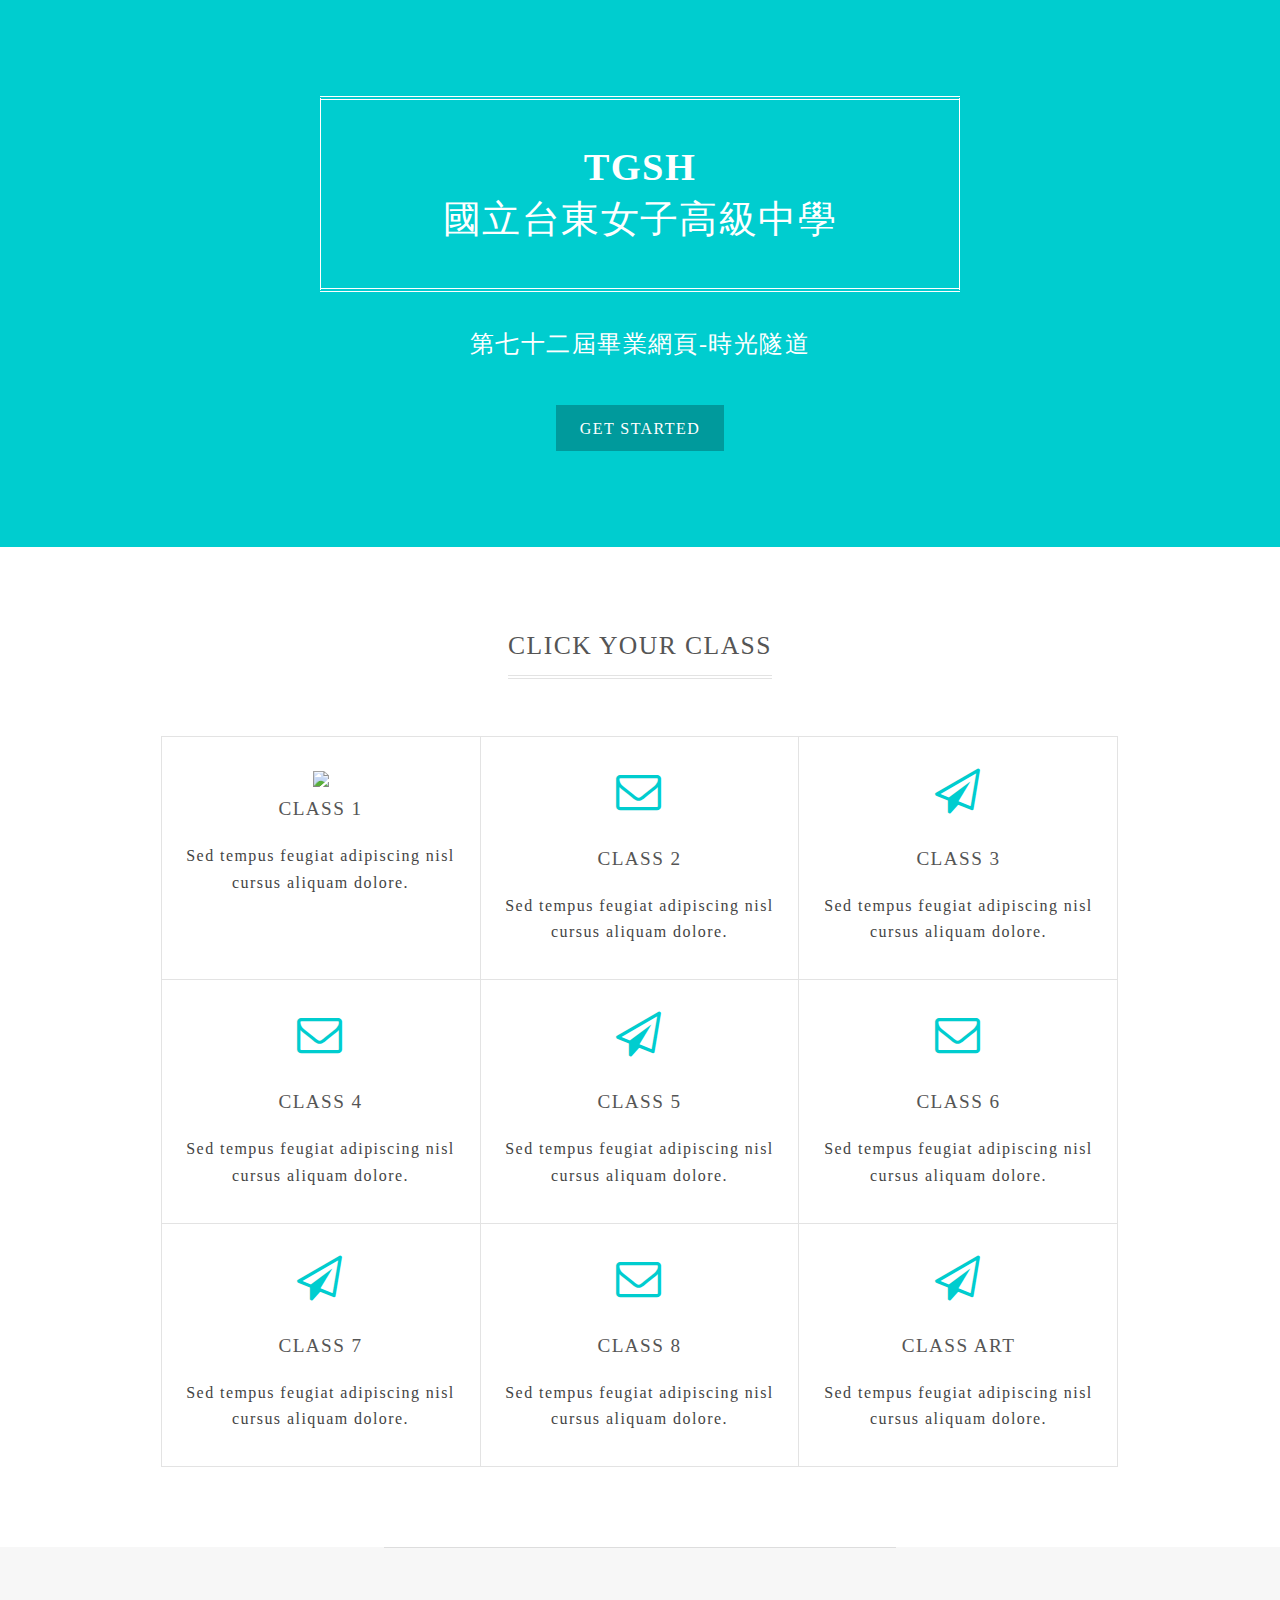
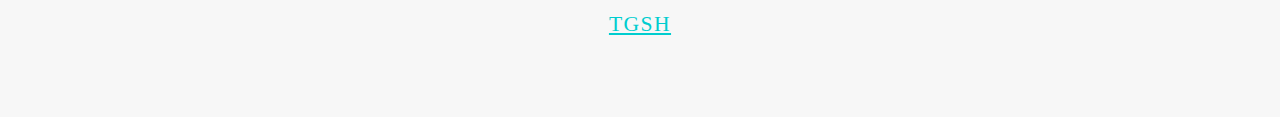
==== index.html @ 58a44820 "Add files via upload" ====
<!DOCTYPE HTML>
<!--
	Typify by TEMPLATED
	templated.co @templatedco
	Released for free under the Creative Commons Attribution 3.0 license (templated.co/license)
-->
<html>
	<head>
		<title>TGSH 72th</title><!--標籤名-->
		<meta charset="utf-8" />
		<meta name="viewport" content="width=device-width, initial-scale=1" />
		<!--[if lte IE 8]><script src="assets/js/ie/html5shiv.js"></script><![endif]-->
		<link rel="stylesheet" href="assets/css/main.css" />
		<!--[if lte IE 9]><link rel="stylesheet" href="assets/css/ie9.css" /><![endif]-->
	</head>
	<body>

		<!-- Banner -->
			<section id="banner">

				<h2><strong>TGSH</strong><br> 國立台東女子高級中學</h2>
				<p style="color: white">第七十二屆畢業網頁-時光隧道</p>
				<ul class="actions">
					<li><a href="#started" class="button special">Get started</a></li>
				</ul>
			</section>

		<!-- One -->
			<section id="one" class="wrapper special">
				<a id="started"></a><!--自己加上的-->
				<div class="inner">
					<header class="major">
						<h2>CLICK YOUR CLASS</h2>
					</header>
					<div class="features">
						<div class="feature">
							<!--<i class="fa fa-paper-plane-o"></i>-->
							<img src="images/01.png" width="100">
							<h3><a href="class 1.html"  target="_blank">CLASS 1</a></h3>
							<p>Sed tempus feugiat adipiscing nisl cursus aliquam dolore.</p>
						</div>
						<div class="feature">
							<i class="fa fa-envelope-o"></i>
							<h3><a href="class 2.html"  target="_blank">CLASS 2</a></h3>
							<p>Sed tempus feugiat adipiscing nisl cursus aliquam dolore.</p>
						</div>
						<div class="feature">
							<i class="fa fa-paper-plane-o"></i>
							<h3><a href="class 3.html"  target="_blank">CLASS 3</a></h3>
							<p>Sed tempus feugiat adipiscing nisl cursus aliquam dolore.</p>
						</div>
						<div class="feature">
							<i class="fa fa-envelope-o"></i>
							<h3><a href="class 4.html"  target="_blank">CLASS 4</a></h3>
							<p>Sed tempus feugiat adipiscing nisl cursus aliquam dolore.</p>
						</div>
						<div class="feature">
							<i class="fa fa-paper-plane-o"></i>
							<h3><a href="class 5.html"  target="_blank">CLASS 5</a></h3>
							<p>Sed tempus feugiat adipiscing nisl cursus aliquam dolore.</p>
						</div>
						<div class="feature">
							<i class="fa fa-envelope-o"></i>
							<h3><a href="class 6.html"  target="_blank">CLASS 6</a></h3>
							<p>Sed tempus feugiat adipiscing nisl cursus aliquam dolore.</p>
						</div>
						<div class="feature">
							<i class="fa fa-paper-plane-o"></i>
							<h3><a href="class 7.html"  target="_blank">CLASS 7</a></h3>
							<p>Sed tempus feugiat adipiscing nisl cursus aliquam dolore.</p>
						</div>
						<div class="feature">
							<i class="fa fa-envelope-o"></i>
							<h3><a href="class 8.html"  target="_blank">CLASS 8</a></h3>
							<p>Sed tempus feugiat adipiscing nisl cursus aliquam dolore.</p>
						</div>
						<div class="feature">
							<i class="fa fa-paper-plane-o"></i>
							<h3><a href="class art.html"  target="_blank">CLASS art</a></h3>
							<p>Sed tempus feugiat adipiscing nisl cursus aliquam dolore.</p>
						</div>


					</div>
				</div>
			</section>

		<!-- Footer -->
			<footer id="footer">
				<div class="copyright">
					<!--<a href="http://templated.co/">TEMPLATED</a>.-->
					<a href="http://www.tgsh.ttct.edu.tw/ischool/publish_page/0/" target="_blank" style="font-size: 150%;margin: 3px;">TGSH</a>
				</div>
			</footer>

		<!-- Scripts -->
			<script src="assets/js/jquery.min.js"></script>
			<script src="assets/js/skel.min.js"></script>
			<script src="assets/js/util.js"></script>
			<!--[if lte IE 8]><script src="assets/js/ie/respond.min.js"></script><![endif]-->
			<script src="assets/js/main.js"></script>

	</body>
</html>
---- assets/css/main.css ----
@import url(font-awesome.min.css);
@import url("http://fonts.googleapis.com/css?family=Raleway:300,700");

/*
	Typify by TEMPLATED
	templated.co @templatedco
	Released for free under the Creative Commons Attribution 3.0 license (templated.co/license)
*/

/* Reset */

	html, body, div, span, applet, object, iframe, h1, h2, h3, h4, h5, h6, p, blockquote, pre, a, abbr, acronym, address, big, cite, code, del, dfn, em, img, ins, kbd, q, s, samp, small, strike, strong, sub, sup, tt, var, b, u, i, center, dl, dt, dd, ol, ul, li, fieldset, form, label, legend, table, caption, tbody, tfoot, thead, tr, th, td, article, aside, canvas, details, embed, figure, figcaption, footer, header, hgroup, menu, nav, output, ruby, section, summary, time, mark, audio, video {
		margin: 0;
		padding: 0;
		border: 0;
		font-size: 100%;
		font: inherit;
		vertical-align: baseline;
	}

	article, aside, details, figcaption, figure, footer, header, hgroup, menu, nav, section {
		display: block;
	}

	body {
		line-height: 1;
	}

	ol, ul {
		list-style: none;
	}

	blockquote, q {
		quotes: none;
	}

	blockquote:before, blockquote:after, q:before, q:after {
		content: '';
		content: none;
	}

	table {
		border-collapse: collapse;
		border-spacing: 0;
	}

	body {
		-webkit-text-size-adjust: none;
	}

/* Box Model */

	*, *:before, *:after {
		-moz-box-sizing: border-box;
		-webkit-box-sizing: border-box;
		box-sizing: border-box;
	}

/* Containers */

	.container {
		margin-left: auto;
		margin-right: auto;
	}

	.container.\31 25\25 {
		width: 100%;
		max-width: 100em;
		min-width: 80em;
	}

	.container.\37 5\25 {
		width: 60em;
	}

	.container.\35 0\25 {
		width: 40em;
	}

	.container.\32 5\25 {
		width: 20em;
	}

	.container {
		width: 80em;
	}

	@media screen and (max-width: 1680px) {

		.container.\31 25\25 {
			width: 100%;
			max-width: 100em;
			min-width: 80em;
		}

		.container.\37 5\25 {
			width: 60em;
		}

		.container.\35 0\25 {
			width: 40em;
		}

		.container.\32 5\25 {
			width: 20em;
		}

		.container {
			width: 80em;
		}

	}

	@media screen and (max-width: 1280px) {

		.container.\31 25\25 {
			width: 100%;
			max-width: 81.25em;
			min-width: 65em;
		}

		.container.\37 5\25 {
			width: 48.75em;
		}

		.container.\35 0\25 {
			width: 32.5em;
		}

		.container.\32 5\25 {
			width: 16.25em;
		}

		.container {
			width: 65em;
		}

	}

	@media screen and (max-width: 980px) {

		.container.\31 25\25 {
			width: 100%;
			max-width: 112.5%;
			min-width: 90%;
		}

		.container.\37 5\25 {
			width: 67.5%;
		}

		.container.\35 0\25 {
			width: 45%;
		}

		.container.\32 5\25 {
			width: 22.5%;
		}

		.container {
			width: 90%;
		}

	}

	@media screen and (max-width: 736px) {

		.container.\31 25\25 {
			width: 100%;
			max-width: 112.5%;
			min-width: 90%;
		}

		.container.\37 5\25 {
			width: 67.5%;
		}

		.container.\35 0\25 {
			width: 45%;
		}

		.container.\32 5\25 {
			width: 22.5%;
		}

		.container {
			width: 90%;
		}

	}

	@media screen and (max-width: 480px) {

		.container.\31 25\25 {
			width: 100%;
			max-width: 112.5%;
			min-width: 90%;
		}

		.container.\37 5\25 {
			width: 67.5%;
		}

		.container.\35 0\25 {
			width: 45%;
		}

		.container.\32 5\25 {
			width: 22.5%;
		}

		.container {
			width: 90%;
		}

	}

/* Grid */

	.row {
		border-bottom: solid 1px transparent;
		-moz-box-sizing: border-box;
		-webkit-box-sizing: border-box;
		box-sizing: border-box;
	}

	.row > * {
		float: left;
		-moz-box-sizing: border-box;
		-webkit-box-sizing: border-box;
		box-sizing: border-box;
	}

	.row:after, .row:before {
		content: '';
		display: block;
		clear: both;
		height: 0;
	}

	.row.uniform > * > :first-child {
		margin-top: 0;
	}

	.row.uniform > * > :last-child {
		margin-bottom: 0;
	}

	.row.\30 \25 > * {
		padding: 0 0 0 0em;
	}

	.row.\30 \25 {
		margin: 0 0 -1px 0em;
	}

	.row.uniform.\30 \25 > * {
		padding: 0em 0 0 0em;
	}

	.row.uniform.\30 \25 {
		margin: 0em 0 -1px 0em;
	}

	.row > * {
		padding: 0 0 0 2em;
	}

	.row {
		margin: 0 0 -1px -2em;
	}

	.row.uniform > * {
		padding: 2em 0 0 2em;
	}

	.row.uniform {
		margin: -2em 0 -1px -2em;
	}

	.row.\32 00\25 > * {
		padding: 0 0 0 4em;
	}

	.row.\32 00\25 {
		margin: 0 0 -1px -4em;
	}

	.row.uniform.\32 00\25 > * {
		padding: 4em 0 0 4em;
	}

	.row.uniform.\32 00\25 {
		margin: -4em 0 -1px -4em;
	}

	.row.\31 50\25 > * {
		padding: 0 0 0 3em;
	}

	.row.\31 50\25 {
		margin: 0 0 -1px -3em;
	}

	.row.uniform.\31 50\25 > * {
		padding: 3em 0 0 3em;
	}

	.row.uniform.\31 50\25 {
		margin: -3em 0 -1px -3em;
	}

	.row.\35 0\25 > * {
		padding: 0 0 0 1em;
	}

	.row.\35 0\25 {
		margin: 0 0 -1px -1em;
	}

	.row.uniform.\35 0\25 > * {
		padding: 1em 0 0 1em;
	}

	.row.uniform.\35 0\25 {
		margin: -1em 0 -1px -1em;
	}

	.row.\32 5\25 > * {
		padding: 0 0 0 0.5em;
	}

	.row.\32 5\25 {
		margin: 0 0 -1px -0.5em;
	}

	.row.uniform.\32 5\25 > * {
		padding: 0.5em 0 0 0.5em;
	}

	.row.uniform.\32 5\25 {
		margin: -0.5em 0 -1px -0.5em;
	}

	.\31 2u, .\31 2u\24 {
		width: 100%;
		clear: none;
		margin-left: 0;
	}

	.\31 1u, .\31 1u\24 {
		width: 91.6666666667%;
		clear: none;
		margin-left: 0;
	}

	.\31 0u, .\31 0u\24 {
		width: 83.3333333333%;
		clear: none;
		margin-left: 0;
	}

	.\39 u, .\39 u\24 {
		width: 75%;
		clear: none;
		margin-left: 0;
	}

	.\38 u, .\38 u\24 {
		width: 66.6666666667%;
		clear: none;
		margin-left: 0;
	}

	.\37 u, .\37 u\24 {
		width: 58.3333333333%;
		clear: none;
		margin-left: 0;
	}

	.\36 u, .\36 u\24 {
		width: 50%;
		clear: none;
		margin-left: 0;
	}

	.\35 u, .\35 u\24 {
		width: 41.6666666667%;
		clear: none;
		margin-left: 0;
	}

	.\34 u, .\34 u\24 {
		width: 33.3333333333%;
		clear: none;
		margin-left: 0;
	}

	.\33 u, .\33 u\24 {
		width: 25%;
		clear: none;
		margin-left: 0;
	}

	.\32 u, .\32 u\24 {
		width: 16.6666666667%;
		clear: none;
		margin-left: 0;
	}

	.\31 u, .\31 u\24 {
		width: 8.3333333333%;
		clear: none;
		margin-left: 0;
	}

	.\31 2u\24 + *,
	.\31 1u\24 + *,
	.\31 0u\24 + *,
	.\39 u\24 + *,
	.\38 u\24 + *,
	.\37 u\24 + *,
	.\36 u\24 + *,
	.\35 u\24 + *,
	.\34 u\24 + *,
	.\33 u\24 + *,
	.\32 u\24 + *,
	.\31 u\24 + * {
		clear: left;
	}

	.\-11u {
		margin-left: 91.66667%;
	}

	.\-10u {
		margin-left: 83.33333%;
	}

	.\-9u {
		margin-left: 75%;
	}

	.\-8u {
		margin-left: 66.66667%;
	}

	.\-7u {
		margin-left: 58.33333%;
	}

	.\-6u {
		margin-left: 50%;
	}

	.\-5u {
		margin-left: 41.66667%;
	}

	.\-4u {
		margin-left: 33.33333%;
	}

	.\-3u {
		margin-left: 25%;
	}

	.\-2u {
		margin-left: 16.66667%;
	}

	.\-1u {
		margin-left: 8.33333%;
	}

	@media screen and (max-width: 1680px) {

		.row > * {
			padding: 0 0 0 2em;
		}

		.row {
			margin: 0 0 -1px -2em;
		}

		.row.uniform > * {
			padding: 2em 0 0 2em;
		}

		.row.uniform {
			margin: -2em 0 -1px -2em;
		}

		.row.\32 00\25 > * {
			padding: 0 0 0 4em;
		}

		.row.\32 00\25 {
			margin: 0 0 -1px -4em;
		}

		.row.uniform.\32 00\25 > * {
			padding: 4em 0 0 4em;
		}

		.row.uniform.\32 00\25 {
			margin: -4em 0 -1px -4em;
		}

		.row.\31 50\25 > * {
			padding: 0 0 0 3em;
		}

		.row.\31 50\25 {
			margin: 0 0 -1px -3em;
		}

		.row.uniform.\31 50\25 > * {
			padding: 3em 0 0 3em;
		}

		.row.uniform.\31 50\25 {
			margin: -3em 0 -1px -3em;
		}

		.row.\35 0\25 > * {
			padding: 0 0 0 1em;
		}

		.row.\35 0\25 {
			margin: 0 0 -1px -1em;
		}

		.row.uniform.\35 0\25 > * {
			padding: 1em 0 0 1em;
		}

		.row.uniform.\35 0\25 {
			margin: -1em 0 -1px -1em;
		}

		.row.\32 5\25 > * {
			padding: 0 0 0 0.5em;
		}

		.row.\32 5\25 {
			margin: 0 0 -1px -0.5em;
		}

		.row.uniform.\32 5\25 > * {
			padding: 0.5em 0 0 0.5em;
		}

		.row.uniform.\32 5\25 {
			margin: -0.5em 0 -1px -0.5em;
		}

		.\31 2u\28xlarge\29, .\31 2u\24\28xlarge\29 {
			width: 100%;
			clear: none;
			margin-left: 0;
		}

		.\31 1u\28xlarge\29, .\31 1u\24\28xlarge\29 {
			width: 91.6666666667%;
			clear: none;
			margin-left: 0;
		}

		.\31 0u\28xlarge\29, .\31 0u\24\28xlarge\29 {
			width: 83.3333333333%;
			clear: none;
			margin-left: 0;
		}

		.\39 u\28xlarge\29, .\39 u\24\28xlarge\29 {
			width: 75%;
			clear: none;
			margin-left: 0;
		}

		.\38 u\28xlarge\29, .\38 u\24\28xlarge\29 {
			width: 66.6666666667%;
			clear: none;
			margin-left: 0;
		}

		.\37 u\28xlarge\29, .\37 u\24\28xlarge\29 {
			width: 58.3333333333%;
			clear: none;
			margin-left: 0;
		}

		.\36 u\28xlarge\29, .\36 u\24\28xlarge\29 {
			width: 50%;
			clear: none;
			margin-left: 0;
		}

		.\35 u\28xlarge\29, .\35 u\24\28xlarge\29 {
			width: 41.6666666667%;
			clear: none;
			margin-left: 0;
		}

		.\34 u\28xlarge\29, .\34 u\24\28xlarge\29 {
			width: 33.3333333333%;
			clear: none;
			margin-left: 0;
		}

		.\33 u\28xlarge\29, .\33 u\24\28xlarge\29 {
			width: 25%;
			clear: none;
			margin-left: 0;
		}

		.\32 u\28xlarge\29, .\32 u\24\28xlarge\29 {
			width: 16.6666666667%;
			clear: none;
			margin-left: 0;
		}

		.\31 u\28xlarge\29, .\31 u\24\28xlarge\29 {
			width: 8.3333333333%;
			clear: none;
			margin-left: 0;
		}

		.\31 2u\24\28xlarge\29 + *,
		.\31 1u\24\28xlarge\29 + *,
		.\31 0u\24\28xlarge\29 + *,
		.\39 u\24\28xlarge\29 + *,
		.\38 u\24\28xlarge\29 + *,
		.\37 u\24\28xlarge\29 + *,
		.\36 u\24\28xlarge\29 + *,
		.\35 u\24\28xlarge\29 + *,
		.\34 u\24\28xlarge\29 + *,
		.\33 u\24\28xlarge\29 + *,
		.\32 u\24\28xlarge\29 + *,
		.\31 u\24\28xlarge\29 + * {
			clear: left;
		}

		.\-11u\28xlarge\29 {
			margin-left: 91.66667%;
		}

		.\-10u\28xlarge\29 {
			margin-left: 83.33333%;
		}

		.\-9u\28xlarge\29 {
			margin-left: 75%;
		}

		.\-8u\28xlarge\29 {
			margin-left: 66.66667%;
		}

		.\-7u\28xlarge\29 {
			margin-left: 58.33333%;
		}

		.\-6u\28xlarge\29 {
			margin-left: 50%;
		}

		.\-5u\28xlarge\29 {
			margin-left: 41.66667%;
		}

		.\-4u\28xlarge\29 {
			margin-left: 33.33333%;
		}

		.\-3u\28xlarge\29 {
			margin-left: 25%;
		}

		.\-2u\28xlarge\29 {
			margin-left: 16.66667%;
		}

		.\-1u\28xlarge\29 {
			margin-left: 8.33333%;
		}

	}

	@media screen and (max-width: 1280px) {

		.row > * {
			padding: 0 0 0 1.5em;
		}

		.row {
			margin: 0 0 -1px -1.5em;
		}

		.row.uniform > * {
			padding: 1.5em 0 0 1.5em;
		}

		.row.uniform {
			margin: -1.5em 0 -1px -1.5em;
		}

		.row.\32 00\25 > * {
			padding: 0 0 0 3em;
		}

		.row.\32 00\25 {
			margin: 0 0 -1px -3em;
		}

		.row.uniform.\32 00\25 > * {
			padding: 3em 0 0 3em;
		}

		.row.uniform.\32 00\25 {
			margin: -3em 0 -1px -3em;
		}

		.row.\31 50\25 > * {
			padding: 0 0 0 2.25em;
		}

		.row.\31 50\25 {
			margin: 0 0 -1px -2.25em;
		}

		.row.uniform.\31 50\25 > * {
			padding: 2.25em 0 0 2.25em;
		}

		.row.uniform.\31 50\25 {
			margin: -2.25em 0 -1px -2.25em;
		}

		.row.\35 0\25 > * {
			padding: 0 0 0 0.75em;
		}

		.row.\35 0\25 {
			margin: 0 0 -1px -0.75em;
		}

		.row.uniform.\35 0\25 > * {
			padding: 0.75em 0 0 0.75em;
		}

		.row.uniform.\35 0\25 {
			margin: -0.75em 0 -1px -0.75em;
		}

		.row.\32 5\25 > * {
			padding: 0 0 0 0.375em;
		}

		.row.\32 5\25 {
			margin: 0 0 -1px -0.375em;
		}

		.row.uniform.\32 5\25 > * {
			padding: 0.375em 0 0 0.375em;
		}

		.row.uniform.\32 5\25 {
			margin: -0.375em 0 -1px -0.375em;
		}

		.\31 2u\28large\29, .\31 2u\24\28large\29 {
			width: 100%;
			clear: none;
			margin-left: 0;
		}

		.\31 1u\28large\29, .\31 1u\24\28large\29 {
			width: 91.6666666667%;
			clear: none;
			margin-left: 0;
		}

		.\31 0u\28large\29, .\31 0u\24\28large\29 {
			width: 83.3333333333%;
			clear: none;
			margin-left: 0;
		}

		.\39 u\28large\29, .\39 u\24\28large\29 {
			width: 75%;
			clear: none;
			margin-left: 0;
		}

		.\38 u\28large\29, .\38 u\24\28large\29 {
			width: 66.6666666667%;
			clear: none;
			margin-left: 0;
		}

		.\37 u\28large\29, .\37 u\24\28large\29 {
			width: 58.3333333333%;
			clear: none;
			margin-left: 0;
		}

		.\36 u\28large\29, .\36 u\24\28large\29 {
			width: 50%;
			clear: none;
			margin-left: 0;
		}

		.\35 u\28large\29, .\35 u\24\28large\29 {
			width: 41.6666666667%;
			clear: none;
			margin-left: 0;
		}

		.\34 u\28large\29, .\34 u\24\28large\29 {
			width: 33.3333333333%;
			clear: none;
			margin-left: 0;
		}

		.\33 u\28large\29, .\33 u\24\28large\29 {
			width: 25%;
			clear: none;
			margin-left: 0;
		}

		.\32 u\28large\29, .\32 u\24\28large\29 {
			width: 16.6666666667%;
			clear: none;
			margin-left: 0;
		}

		.\31 u\28large\29, .\31 u\24\28large\29 {
			width: 8.3333333333%;
			clear: none;
			margin-left: 0;
		}

		.\31 2u\24\28large\29 + *,
		.\31 1u\24\28large\29 + *,
		.\31 0u\24\28large\29 + *,
		.\39 u\24\28large\29 + *,
		.\38 u\24\28large\29 + *,
		.\37 u\24\28large\29 + *,
		.\36 u\24\28large\29 + *,
		.\35 u\24\28large\29 + *,
		.\34 u\24\28large\29 + *,
		.\33 u\24\28large\29 + *,
		.\32 u\24\28large\29 + *,
		.\31 u\24\28large\29 + * {
			clear: left;
		}

		.\-11u\28large\29 {
			margin-left: 91.66667%;
		}

		.\-10u\28large\29 {
			margin-left: 83.33333%;
		}

		.\-9u\28large\29 {
			margin-left: 75%;
		}

		.\-8u\28large\29 {
			margin-left: 66.66667%;
		}

		.\-7u\28large\29 {
			margin-left: 58.33333%;
		}

		.\-6u\28large\29 {
			margin-left: 50%;
		}

		.\-5u\28large\29 {
			margin-left: 41.66667%;
		}

		.\-4u\28large\29 {
			margin-left: 33.33333%;
		}

		.\-3u\28large\29 {
			margin-left: 25%;
		}

		.\-2u\28large\29 {
			margin-left: 16.66667%;
		}

		.\-1u\28large\29 {
			margin-left: 8.33333%;
		}

	}

	@media screen and (max-width: 980px) {

		.row > * {
			padding: 0 0 0 1.5em;
		}

		.row {
			margin: 0 0 -1px -1.5em;
		}

		.row.uniform > * {
			padding: 1.5em 0 0 1.5em;
		}

		.row.uniform {
			margin: -1.5em 0 -1px -1.5em;
		}

		.row.\32 00\25 > * {
			padding: 0 0 0 3em;
		}

		.row.\32 00\25 {
			margin: 0 0 -1px -3em;
		}

		.row.uniform.\32 00\25 > * {
			padding: 3em 0 0 3em;
		}

		.row.uniform.\32 00\25 {
			margin: -3em 0 -1px -3em;
		}

		.row.\31 50\25 > * {
			padding: 0 0 0 2.25em;
		}

		.row.\31 50\25 {
			margin: 0 0 -1px -2.25em;
		}

		.row.uniform.\31 50\25 > * {
			padding: 2.25em 0 0 2.25em;
		}

		.row.uniform.\31 50\25 {
			margin: -2.25em 0 -1px -2.25em;
		}

		.row.\35 0\25 > * {
			padding: 0 0 0 0.75em;
		}

		.row.\35 0\25 {
			margin: 0 0 -1px -0.75em;
		}

		.row.uniform.\35 0\25 > * {
			padding: 0.75em 0 0 0.75em;
		}

		.row.uniform.\35 0\25 {
			margin: -0.75em 0 -1px -0.75em;
		}

		.row.\32 5\25 > * {
			padding: 0 0 0 0.375em;
		}

		.row.\32 5\25 {
			margin: 0 0 -1px -0.375em;
		}

		.row.uniform.\32 5\25 > * {
			padding: 0.375em 0 0 0.375em;
		}

		.row.uniform.\32 5\25 {
			margin: -0.375em 0 -1px -0.375em;
		}

		.\31 2u\28medium\29, .\31 2u\24\28medium\29 {
			width: 100%;
			clear: none;
			margin-left: 0;
		}

		.\31 1u\28medium\29, .\31 1u\24\28medium\29 {
			width: 91.6666666667%;
			clear: none;
			margin-left: 0;
		}

		.\31 0u\28medium\29, .\31 0u\24\28medium\29 {
			width: 83.3333333333%;
			clear: none;
			margin-left: 0;
		}

		.\39 u\28medium\29, .\39 u\24\28medium\29 {
			width: 75%;
			clear: none;
			margin-left: 0;
		}

		.\38 u\28medium\29, .\38 u\24\28medium\29 {
			width: 66.6666666667%;
			clear: none;
			margin-left: 0;
		}

		.\37 u\28medium\29, .\37 u\24\28medium\29 {
			width: 58.3333333333%;
			clear: none;
			margin-left: 0;
		}

		.\36 u\28medium\29, .\36 u\24\28medium\29 {
			width: 50%;
			clear: none;
			margin-left: 0;
		}

		.\35 u\28medium\29, .\35 u\24\28medium\29 {
			width: 41.6666666667%;
			clear: none;
			margin-left: 0;
		}

		.\34 u\28medium\29, .\34 u\24\28medium\29 {
			width: 33.3333333333%;
			clear: none;
			margin-left: 0;
		}

		.\33 u\28medium\29, .\33 u\24\28medium\29 {
			width: 25%;
			clear: none;
			margin-left: 0;
		}

		.\32 u\28medium\29, .\32 u\24\28medium\29 {
			width: 16.6666666667%;
			clear: none;
			margin-left: 0;
		}

		.\31 u\28medium\29, .\31 u\24\28medium\29 {
			width: 8.3333333333%;
			clear: none;
			margin-left: 0;
		}

		.\31 2u\24\28medium\29 + *,
		.\31 1u\24\28medium\29 + *,
		.\31 0u\24\28medium\29 + *,
		.\39 u\24\28medium\29 + *,
		.\38 u\24\28medium\29 + *,
		.\37 u\24\28medium\29 + *,
		.\36 u\24\28medium\29 + *,
		.\35 u\24\28medium\29 + *,
		.\34 u\24\28medium\29 + *,
		.\33 u\24\28medium\29 + *,
		.\32 u\24\28medium\29 + *,
		.\31 u\24\28medium\29 + * {
			clear: left;
		}

		.\-11u\28medium\29 {
			margin-left: 91.66667%;
		}

		.\-10u\28medium\29 {
			margin-left: 83.33333%;
		}

		.\-9u\28medium\29 {
			margin-left: 75%;
		}

		.\-8u\28medium\29 {
			margin-left: 66.66667%;
		}

		.\-7u\28medium\29 {
			margin-left: 58.33333%;
		}

		.\-6u\28medium\29 {
			margin-left: 50%;
		}

		.\-5u\28medium\29 {
			margin-left: 41.66667%;
		}

		.\-4u\28medium\29 {
			margin-left: 33.33333%;
		}

		.\-3u\28medium\29 {
			margin-left: 25%;
		}

		.\-2u\28medium\29 {
			margin-left: 16.66667%;
		}

		.\-1u\28medium\29 {
			margin-left: 8.33333%;
		}

	}

	@media screen and (max-width: 736px) {

		.row > * {
			padding: 0 0 0 1.25em;
		}

		.row {
			margin: 0 0 -1px -1.25em;
		}

		.row.uniform > * {
			padding: 1.25em 0 0 1.25em;
		}

		.row.uniform {
			margin: -1.25em 0 -1px -1.25em;
		}

		.row.\32 00\25 > * {
			padding: 0 0 0 2.5em;
		}

		.row.\32 00\25 {
			margin: 0 0 -1px -2.5em;
		}

		.row.uniform.\32 00\25 > * {
			padding: 2.5em 0 0 2.5em;
		}

		.row.uniform.\32 00\25 {
			margin: -2.5em 0 -1px -2.5em;
		}

		.row.\31 50\25 > * {
			padding: 0 0 0 1.875em;
		}

		.row.\31 50\25 {
			margin: 0 0 -1px -1.875em;
		}

		.row.uniform.\31 50\25 > * {
			padding: 1.875em 0 0 1.875em;
		}

		.row.uniform.\31 50\25 {
			margin: -1.875em 0 -1px -1.875em;
		}

		.row.\35 0\25 > * {
			padding: 0 0 0 0.625em;
		}

		.row.\35 0\25 {
			margin: 0 0 -1px -0.625em;
		}

		.row.uniform.\35 0\25 > * {
			padding: 0.625em 0 0 0.625em;
		}

		.row.uniform.\35 0\25 {
			margin: -0.625em 0 -1px -0.625em;
		}

		.row.\32 5\25 > * {
			padding: 0 0 0 0.3125em;
		}

		.row.\32 5\25 {
			margin: 0 0 -1px -0.3125em;
		}

		.row.uniform.\32 5\25 > * {
			padding: 0.3125em 0 0 0.3125em;
		}

		.row.uniform.\32 5\25 {
			margin: -0.3125em 0 -1px -0.3125em;
		}

		.\31 2u\28small\29, .\31 2u\24\28small\29 {
			width: 100%;
			clear: none;
			margin-left: 0;
		}

		.\31 1u\28small\29, .\31 1u\24\28small\29 {
			width: 91.6666666667%;
			clear: none;
			margin-left: 0;
		}

		.\31 0u\28small\29, .\31 0u\24\28small\29 {
			width: 83.3333333333%;
			clear: none;
			margin-left: 0;
		}

		.\39 u\28small\29, .\39 u\24\28small\29 {
			width: 75%;
			clear: none;
			margin-left: 0;
		}

		.\38 u\28small\29, .\38 u\24\28small\29 {
			width: 66.6666666667%;
			clear: none;
			margin-left: 0;
		}

		.\37 u\28small\29, .\37 u\24\28small\29 {
			width: 58.3333333333%;
			clear: none;
			margin-left: 0;
		}

		.\36 u\28small\29, .\36 u\24\28small\29 {
			width: 50%;
			clear: none;
			margin-left: 0;
		}

		.\35 u\28small\29, .\35 u\24\28small\29 {
			width: 41.6666666667%;
			clear: none;
			margin-left: 0;
		}

		.\34 u\28small\29, .\34 u\24\28small\29 {
			width: 33.3333333333%;
			clear: none;
			margin-left: 0;
		}

		.\33 u\28small\29, .\33 u\24\28small\29 {
			width: 25%;
			clear: none;
			margin-left: 0;
		}

		.\32 u\28small\29, .\32 u\24\28small\29 {
			width: 16.6666666667%;
			clear: none;
			margin-left: 0;
		}

		.\31 u\28small\29, .\31 u\24\28small\29 {
			width: 8.3333333333%;
			clear: none;
			margin-left: 0;
		}

		.\31 2u\24\28small\29 + *,
		.\31 1u\24\28small\29 + *,
		.\31 0u\24\28small\29 + *,
		.\39 u\24\28small\29 + *,
		.\38 u\24\28small\29 + *,
		.\37 u\24\28small\29 + *,
		.\36 u\24\28small\29 + *,
		.\35 u\24\28small\29 + *,
		.\34 u\24\28small\29 + *,
		.\33 u\24\28small\29 + *,
		.\32 u\24\28small\29 + *,
		.\31 u\24\28small\29 + * {
			clear: left;
		}

		.\-11u\28small\29 {
			margin-left: 91.66667%;
		}

		.\-10u\28small\29 {
			margin-left: 83.33333%;
		}

		.\-9u\28small\29 {
			margin-left: 75%;
		}

		.\-8u\28small\29 {
			margin-left: 66.66667%;
		}

		.\-7u\28small\29 {
			margin-left: 58.33333%;
		}

		.\-6u\28small\29 {
			margin-left: 50%;
		}

		.\-5u\28small\29 {
			margin-left: 41.66667%;
		}

		.\-4u\28small\29 {
			margin-left: 33.33333%;
		}

		.\-3u\28small\29 {
			margin-left: 25%;
		}

		.\-2u\28small\29 {
			margin-left: 16.66667%;
		}

		.\-1u\28small\29 {
			margin-left: 8.33333%;
		}

	}

	@media screen and (max-width: 480px) {

		.row > * {
			padding: 0 0 0 1.25em;
		}

		.row {
			margin: 0 0 -1px -1.25em;
		}

		.row.uniform > * {
			padding: 1.25em 0 0 1.25em;
		}

		.row.uniform {
			margin: -1.25em 0 -1px -1.25em;
		}

		.row.\32 00\25 > * {
			padding: 0 0 0 2.5em;
		}

		.row.\32 00\25 {
			margin: 0 0 -1px -2.5em;
		}

		.row.uniform.\32 00\25 > * {
			padding: 2.5em 0 0 2.5em;
		}

		.row.uniform.\32 00\25 {
			margin: -2.5em 0 -1px -2.5em;
		}

		.row.\31 50\25 > * {
			padding: 0 0 0 1.875em;
		}

		.row.\31 50\25 {
			margin: 0 0 -1px -1.875em;
		}

		.row.uniform.\31 50\25 > * {
			padding: 1.875em 0 0 1.875em;
		}

		.row.uniform.\31 50\25 {
			margin: -1.875em 0 -1px -1.875em;
		}

		.row.\35 0\25 > * {
			padding: 0 0 0 0.625em;
		}

		.row.\35 0\25 {
			margin: 0 0 -1px -0.625em;
		}

		.row.uniform.\35 0\25 > * {
			padding: 0.625em 0 0 0.625em;
		}

		.row.uniform.\35 0\25 {
			margin: -0.625em 0 -1px -0.625em;
		}

		.row.\32 5\25 > * {
			padding: 0 0 0 0.3125em;
		}

		.row.\32 5\25 {
			margin: 0 0 -1px -0.3125em;
		}

		.row.uniform.\32 5\25 > * {
			padding: 0.3125em 0 0 0.3125em;
		}

		.row.uniform.\32 5\25 {
			margin: -0.3125em 0 -1px -0.3125em;
		}

		.\31 2u\28xsmall\29, .\31 2u\24\28xsmall\29 {
			width: 100%;
			clear: none;
			margin-left: 0;
		}

		.\31 1u\28xsmall\29, .\31 1u\24\28xsmall\29 {
			width: 91.6666666667%;
			clear: none;
			margin-left: 0;
		}

		.\31 0u\28xsmall\29, .\31 0u\24\28xsmall\29 {
			width: 83.3333333333%;
			clear: none;
			margin-left: 0;
		}

		.\39 u\28xsmall\29, .\39 u\24\28xsmall\29 {
			width: 75%;
			clear: none;
			margin-left: 0;
		}

		.\38 u\28xsmall\29, .\38 u\24\28xsmall\29 {
			width: 66.6666666667%;
			clear: none;
			margin-left: 0;
		}

		.\37 u\28xsmall\29, .\37 u\24\28xsmall\29 {
			width: 58.3333333333%;
			clear: none;
			margin-left: 0;
		}

		.\36 u\28xsmall\29, .\36 u\24\28xsmall\29 {
			width: 50%;
			clear: none;
			margin-left: 0;
		}

		.\35 u\28xsmall\29, .\35 u\24\28xsmall\29 {
			width: 41.6666666667%;
			clear: none;
			margin-left: 0;
		}

		.\34 u\28xsmall\29, .\34 u\24\28xsmall\29 {
			width: 33.3333333333%;
			clear: none;
			margin-left: 0;
		}

		.\33 u\28xsmall\29, .\33 u\24\28xsmall\29 {
			width: 25%;
			clear: none;
			margin-left: 0;
		}

		.\32 u\28xsmall\29, .\32 u\24\28xsmall\29 {
			width: 16.6666666667%;
			clear: none;
			margin-left: 0;
		}

		.\31 u\28xsmall\29, .\31 u\24\28xsmall\29 {
			width: 8.3333333333%;
			clear: none;
			margin-left: 0;
		}

		.\31 2u\24\28xsmall\29 + *,
		.\31 1u\24\28xsmall\29 + *,
		.\31 0u\24\28xsmall\29 + *,
		.\39 u\24\28xsmall\29 + *,
		.\38 u\24\28xsmall\29 + *,
		.\37 u\24\28xsmall\29 + *,
		.\36 u\24\28xsmall\29 + *,
		.\35 u\24\28xsmall\29 + *,
		.\34 u\24\28xsmall\29 + *,
		.\33 u\24\28xsmall\29 + *,
		.\32 u\24\28xsmall\29 + *,
		.\31 u\24\28xsmall\29 + * {
			clear: left;
		}

		.\-11u\28xsmall\29 {
			margin-left: 91.66667%;
		}

		.\-10u\28xsmall\29 {
			margin-left: 83.33333%;
		}

		.\-9u\28xsmall\29 {
			margin-left: 75%;
		}

		.\-8u\28xsmall\29 {
			margin-left: 66.66667%;
		}

		.\-7u\28xsmall\29 {
			margin-left: 58.33333%;
		}

		.\-6u\28xsmall\29 {
			margin-left: 50%;
		}

		.\-5u\28xsmall\29 {
			margin-left: 41.66667%;
		}

		.\-4u\28xsmall\29 {
			margin-left: 33.33333%;
		}

		.\-3u\28xsmall\29 {
			margin-left: 25%;
		}

		.\-2u\28xsmall\29 {
			margin-left: 16.66667%;
		}

		.\-1u\28xsmall\29 {
			margin-left: 8.33333%;
		}

	}

/* Basic */

	@-ms-viewport {
		width: device-width;
	}

	body {
		-ms-overflow-style: scrollbar;
	}

	@media screen and (max-width: 480px) {

		html, body {
			min-width: 320px;
		}

	}

	body {
		background: #fff;
	}

		body.is-loading *, body.is-loading *:before, body.is-loading *:after {
			-moz-animation: none !important;
			-webkit-animation: none !important;
			-ms-animation: none !important;
			animation: none !important;
			-moz-transition: none !important;
			-webkit-transition: none !important;
			-ms-transition: none !important;
			transition: none !important;
		}

/* Type */

	body {
		background-color: #fff;
		color: #444;
	}

	body, input, select, textarea {
		font- family: "Raleway", Arial, Helvetica, sans-serif;
		font-size: 14pt;
		font-weight: 300;
		letter-spacing: 0.09em;
		line-height: 1.65em;
	}

		@media screen and (max-width: 1680px) {

			body, input, select, textarea {
				font-size: 12pt;
			}

		}

		@media screen and (max-width: 1280px) {

			body, input, select, textarea {
				font-size: 12pt;
			}

		}

		@media screen and (max-width: 980px) {

			body, input, select, textarea {
				font-size: 12pt;
			}

		}

		@media screen and (max-width: 736px) {

			body, input, select, textarea {
				font-size: 11pt;
			}

		}

		@media screen and (max-width: 480px) {

			body, input, select, textarea {
				font-size: 11pt;
			}

		}

	a {
		text-decoration: underline;
	}

		a:hover {
			text-decoration: none;
		}

	strong, b {
		font-weight: 700;
	}

	em, i {
		font-style: italic;
	}

	p {
		margin: 0 0 2em 0;
	}

	h1, h2, h3, h4, h5, h6 {
		font-weight: 300;
		line-height: 1em;
		margin: 0 0 1em 0;
		text-transform: uppercase;
	}

		h1 a, h2 a, h3 a, h4 a, h5 a, h6 a {
			color: inherit;
			text-decoration: none;
		}

	h2 {
		font-size: 1.6em;
		line-height: 1.5em;
	}

	h3 {
		font-size: 1.2em;
		line-height: 1.5em;
	}

	h4 {
		font-size: 1em;
		line-height: 1.5em;
	}

	h5 {
		font-size: 0.9em;
		line-height: 1.5em;
	}

	h6 {
		font-size: 0.7em;
		line-height: 1.5em;
	}

	sub {
		font-size: 0.8em;
		position: relative;
		top: 0.5em;
	}

	sup {
		font-size: 0.8em;
		position: relative;
		top: -0.5em;
	}

	blockquote {
		border-left: solid 4px;
		font-style: italic;
		margin: 0 0 2em 0;
		padding: 0.5em 0 0.5em 2em;
	}

	code {
		border-radius: 0;
		border: solid 1px;
		font-family: "Courier New", monospace;
		font-size: 0.9em;
		margin: 0 0.25em;
		padding: 0.25em 0.65em;
	}

	pre {
		-webkit-overflow-scrolling: touch;
		font-family: "Courier New", monospace;
		font-size: 0.9em;
		margin: 0 0 2em 0;
	}

		pre code {
			display: block;
			line-height: 1.75em;
			padding: 1em 1.5em;
			overflow-x: auto;
		}

	hr {
		border: 0;
		border-bottom: solid 1px;
		margin: 2em 0;
	}

		hr.major {
			margin: 3em 0;
		}

	.align-left {
		text-align: left;
	}

	.align-center {
		text-align: center;
	}

	.align-right {
		text-align: right;
	}

	input, select, textarea {
		color: #555;
	}

	a {
		color: #00cdcf;
	}

	strong, b {
		color: #555;
	}

	h1, h2, h3, h4, h5, h6 {
		color: #555;
	}

	blockquote {
		border-left-color: #e3e3e3;
	}

	code {
		background: rgba(144, 144, 144, 0.075);
		border-color: #e3e3e3;
	}

	hr {
		border-bottom-color: #e3e3e3;
	}

/* Box */

	.box {
		border-radius: 0;
		border: solid 1px;
		margin-bottom: 2em;
		padding: 1.5em;
	}

		.box > :last-child,
		.box > :last-child > :last-child,
		.box > :last-child > :last-child > :last-child {
			margin-bottom: 0;
		}

		.box.alt {
			border: 0;
			border-radius: 0;
			padding: 0;
		}

	.box {
		border-color: #e3e3e3;
	}

/* Button */

	input[type="submit"],
	input[type="reset"],
	input[type="button"],
	button,
	.button {
		-moz-appearance: none;
		-webkit-appearance: none;
		-ms-appearance: none;
		appearance: none;
		-moz-transition: background-color 0.2s ease-in-out, color 0.2s ease-in-out;
		-webkit-transition: background-color 0.2s ease-in-out, color 0.2s ease-in-out;
		-ms-transition: background-color 0.2s ease-in-out, color 0.2s ease-in-out;
		transition: background-color 0.2s ease-in-out, color 0.2s ease-in-out;
		border-radius: 0;
		border: 0;
		cursor: pointer;
		display: inline-block;
		height: 2.85em;
		line-height: 2.95em;
		padding: 0 1.5em;
		text-align: center;
		text-decoration: none;
		text-transform: uppercase;
		white-space: nowrap;
	}

		input[type="submit"].icon,
		input[type="reset"].icon,
		input[type="button"].icon,
		button.icon,
		.button.icon {
			padding-left: 1.35em;
		}

			input[type="submit"].icon:before,
			input[type="reset"].icon:before,
			input[type="button"].icon:before,
			button.icon:before,
			.button.icon:before {
				margin-right: 0.5em;
			}

		input[type="submit"].fit,
		input[type="reset"].fit,
		input[type="button"].fit,
		button.fit,
		.button.fit {
			display: block;
			margin: 0 0 1em 0;
			width: 100%;
		}

		input[type="submit"].small,
		input[type="reset"].small,
		input[type="button"].small,
		button.small,
		.button.small {
			font-size: 0.8em;
		}

		input[type="submit"].big,
		input[type="reset"].big,
		input[type="button"].big,
		button.big,
		.button.big {
			font-size: 1.35em;
		}

		input[type="submit"].disabled, input[type="submit"]:disabled,
		input[type="reset"].disabled,
		input[type="reset"]:disabled,
		input[type="button"].disabled,
		input[type="button"]:disabled,
		button.disabled,
		button:disabled,
		.button.disabled,
		.button:disabled {
			-moz-pointer-events: none;
			-webkit-pointer-events: none;
			-ms-pointer-events: none;
			pointer-events: none;
			opacity: 0.25;
		}

		@media screen and (max-width: 480px) {

			input[type="submit"],
			input[type="reset"],
			input[type="button"],
			button,
			.button {
				padding: 0;
			}

		}

	input[type="submit"],
	input[type="reset"],
	input[type="button"],
	button,
	.button {
		background-color: #f7f7f7;
		color: #555 !important;
	}

		input[type="submit"]:hover,
		input[type="reset"]:hover,
		input[type="button"]:hover,
		button:hover,
		.button:hover {
			background-color: white;
		}

		input[type="submit"]:active,
		input[type="reset"]:active,
		input[type="button"]:active,
		button:active,
		.button:active {
			background-color: #eaeaea;
		}

		input[type="submit"].alt,
		input[type="reset"].alt,
		input[type="button"].alt,
		button.alt,
		.button.alt {
			background-color: transparent;
			box-shadow: inset 0 0 0 2px #e3e3e3;
			color: #555 !important;
		}

			input[type="submit"].alt:hover,
			input[type="reset"].alt:hover,
			input[type="button"].alt:hover,
			button.alt:hover,
			.button.alt:hover {
				background-color: rgba(144, 144, 144, 0.075);
			}

			input[type="submit"].alt:active,
			input[type="reset"].alt:active,
			input[type="button"].alt:active,
			button.alt:active,
			.button.alt:active {
				background-color: rgba(144, 144, 144, 0.2);
			}

			input[type="submit"].alt.icon:before,
			input[type="reset"].alt.icon:before,
			input[type="button"].alt.icon:before,
			button.alt.icon:before,
			.button.alt.icon:before {
				color: #bbb;
			}

		input[type="submit"].special,
		input[type="reset"].special,
		input[type="button"].special,
		button.special,
		.button.special {
			background-color: #00cdcf;
			color: #ffffff !important;
		}

			input[type="submit"].special:hover,
			input[type="reset"].special:hover,
			input[type="button"].special:hover,
			button.special:hover,
			.button.special:hover {
				background-color: #00e6e9;
			}

			input[type="submit"].special:active,
			input[type="reset"].special:active,
			input[type="button"].special:active,
			button.special:active,
			.button.special:active {
				background-color: #00b4b5;
			}

/* Form */

	form {
		margin: 0 0 2em 0;
	}

	.grid-form {
		display: -moz-flex;
		display: -webkit-flex;
		display: -ms-flex;
		display: flex;
		-moz-justify-content: space-between;
		-webkit-justify-content: space-between;
		-ms-justify-content: space-between;
		justify-content: space-between;
		-moz-flex-wrap: wrap;
		-webkit-flex-wrap: wrap;
		-ms-flex-wrap: wrap;
		flex-wrap: wrap;
	}

		.grid-form .form-control {
			width: 100%;
			margin-bottom: 2em;
		}

			.grid-form .form-control.narrow {
				width: 47%;
			}

		.grid-form .actions {
			margin-bottom: 0;
			width: 100%;
		}

		@media screen and (max-width: 736px) {

			.grid-form .form-control.narrow {
				margin-bottom: 1em;
				width: 100%;
			}

		}

	label {
		display: block;
		font-size: 0.9em;
		margin: 0 0 0.2em 0;
		text-transform: uppercase;
	}

	input[type="text"],
	input[type="password"],
	input[type="email"],
	select,
	textarea {
		-moz-appearance: none;
		-webkit-appearance: none;
		-ms-appearance: none;
		appearance: none;
		border-radius: 0;
		border: none;
		border: solid 1px;
		color: inherit;
		display: block;
		outline: 0;
		padding: 0 1em;
		text-decoration: none;
		width: 100%;
	}

		input[type="text"]:invalid,
		input[type="password"]:invalid,
		input[type="email"]:invalid,
		select:invalid,
		textarea:invalid {
			box-shadow: none;
		}

	.select-wrapper {
		text-decoration: none;
		display: block;
		position: relative;
	}

		.select-wrapper:before {
			-moz-osx-font-smoothing: grayscale;
			-webkit-font-smoothing: antialiased;
			font-family: FontAwesome;
			font-style: normal;
			font-weight: normal;
			text-transform: none !important;
		}

		.select-wrapper:before {
			content: '\f078';
			display: block;
			height: 2.75em;
			line-height: 2.75em;
			pointer-events: none;
			position: absolute;
			right: 0;
			text-align: center;
			top: 0;
			width: 2.75em;
		}

		.select-wrapper select::-ms-expand {
			display: none;
		}

	input[type="text"],
	input[type="password"],
	input[type="email"],
	select {
		height: 2.75em;
	}

	textarea {
		padding: 0.75em 1em;
	}

	input[type="checkbox"],
	input[type="radio"] {
		-moz-appearance: none;
		-webkit-appearance: none;
		-ms-appearance: none;
		appearance: none;
		display: block;
		float: left;
		margin-right: -2em;
		opacity: 0;
		width: 1em;
		z-index: -1;
	}

		input[type="checkbox"] + label,
		input[type="radio"] + label {
			text-decoration: none;
			cursor: pointer;
			display: inline-block;
			font-size: 1em;
			font-weight: 300;
			padding-left: 2.4em;
			padding-right: 0.75em;
			position: relative;
		}

			input[type="checkbox"] + label:before,
			input[type="radio"] + label:before {
				-moz-osx-font-smoothing: grayscale;
				-webkit-font-smoothing: antialiased;
				font-family: FontAwesome;
				font-style: normal;
				font-weight: normal;
				text-transform: none !important;
			}

			input[type="checkbox"] + label:before,
			input[type="radio"] + label:before {
				border-radius: 0;
				border: solid 1px;
				content: '';
				display: inline-block;
				height: 1.65em;
				left: 0;
				line-height: 1.58125em;
				position: absolute;
				text-align: center;
				top: 0;
				width: 1.65em;
			}

		input[type="checkbox"]:checked + label:before,
		input[type="radio"]:checked + label:before {
			content: '\f00c';
		}

	input[type="checkbox"] + label:before {
		border-radius: 0;
	}

	input[type="radio"] + label:before {
		border-radius: 100%;
	}

	::-webkit-input-placeholder {
		opacity: 1.0;
	}

	:-moz-placeholder {
		opacity: 1.0;
	}

	::-moz-placeholder {
		opacity: 1.0;
	}

	:-ms-input-placeholder {
		opacity: 1.0;
	}

	.formerize-placeholder {
		opacity: 1.0;
	}

	label {
		color: #555;
	}

	input[type="text"],
	input[type="password"],
	input[type="email"],
	select,
	textarea {
		background: rgba(144, 144, 144, 0.075);
		border-color: #e3e3e3;
	}

		input[type="text"]:focus,
		input[type="password"]:focus,
		input[type="email"]:focus,
		select:focus,
		textarea:focus {
			border-color: #00cdcf;
			box-shadow: 0 0 0 1px #00cdcf;
		}

	.select-wrapper:before {
		color: #e3e3e3;
	}

	input[type="checkbox"] + label,
	input[type="radio"] + label {
		color: #444;
	}

		input[type="checkbox"] + label:before,
		input[type="radio"] + label:before {
			background: rgba(144, 144, 144, 0.075);
			border-color: #e3e3e3;
		}

	input[type="checkbox"]:checked + label:before,
	input[type="radio"]:checked + label:before {
		background-color: #00cdcf;
		border-color: #00cdcf;
		color: #ffffff;
	}

	input[type="checkbox"]:focus + label:before,
	input[type="radio"]:focus + label:before {
		border-color: #00cdcf;
		box-shadow: 0 0 0 1px #00cdcf;
	}

	::-webkit-input-placeholder {
		color: #bbb !important;
	}

	:-moz-placeholder {
		color: #bbb !important;
	}

	::-moz-placeholder {
		color: #bbb !important;
	}

	:-ms-input-placeholder {
		color: #bbb !important;
	}

	.formerize-placeholder {
		color: #bbb !important;
	}

/* Icon */

	.icon {
		text-decoration: none;
		border-bottom: none;
		position: relative;
	}

		.icon:before {
			-moz-osx-font-smoothing: grayscale;
			-webkit-font-smoothing: antialiased;
			font-family: FontAwesome;
			font-style: normal;
			font-weight: normal;
			text-transform: none !important;
		}

		.icon > .label {
			display: none;
		}

/* Image */

	.image {
		border-radius: 0;
		border: 0;
		display: inline-block;
		position: relative;
	}

		.image img {
			border-radius: 0;
			display: block;
		}

		.image.left, .image.right {
			max-width: 40%;
		}

			.image.left img, .image.right img {
				width: 100%;
			}

		.image.left {
			float: left;
			margin: 0 1.5em 1em 0;
			top: 0.25em;
		}

		.image.right {
			float: right;
			margin: 0 0 1em 1.5em;
			top: 0.25em;
		}

		.image.fit {
			display: block;
			margin: 0 0 2em 0;
			width: 100%;
		}

			.image.fit img {
				width: 100%;
			}

		.image.main {
			display: block;
			margin: 0 0 3em 0;
			width: 100%;
		}

			.image.main img {
				width: 100%;
			}

/* List */

	ol {
		list-style: decimal;
		margin: 0 0 2em 0;
		padding-left: 1.25em;
	}

		ol li {
			padding-left: 0.25em;
		}

	ul {
		list-style: disc;
		margin: 0 0 2em 0;
		padding-left: 1em;
	}

		ul li {
			padding-left: 0.5em;
		}

		ul.alt {
			list-style: none;
			padding-left: 0;
		}

			ul.alt li {
				border-top: solid 1px;
				padding: 0.5em 0;
			}

				ul.alt li:first-child {
					border-top: 0;
					padding-top: 0;
				}

		ul.icons {
			cursor: default;
			list-style: none;
			padding-left: 0;
		}

			ul.icons li {
				display: inline-block;
				padding: 0 1em 0 0;
			}

				ul.icons li:last-child {
					padding-right: 0;
				}

				ul.icons li .icon:before {
					font-size: 2em;
				}

		ul.actions {
			cursor: default;
			list-style: none;
			padding-left: 0;
		}

			ul.actions li {
				display: inline-block;
				padding: 0 1em 0 0;
				vertical-align: middle;
			}

				ul.actions li:last-child {
					padding-right: 0;
				}

			ul.actions.small li {
				padding: 0 0.5em 0 0;
			}

			ul.actions.vertical li {
				display: block;
				padding: 1em 0 0 0;
			}

				ul.actions.vertical li:first-child {
					padding-top: 0;
				}

				ul.actions.vertical li > * {
					margin-bottom: 0;
				}

			ul.actions.vertical.small li {
				padding: 0.5em 0 0 0;
			}

				ul.actions.vertical.small li:first-child {
					padding-top: 0;
				}

			ul.actions.fit {
				display: table;
				margin-left: -1em;
				padding: 0;
				table-layout: fixed;
				width: calc(100% + 1em);
			}

				ul.actions.fit li {
					display: table-cell;
					padding: 0 0 0 1em;
				}

					ul.actions.fit li > * {
						margin-bottom: 0;
					}

				ul.actions.fit.small {
					margin-left: -0.5em;
					width: calc(100% + 0.5em);
				}

					ul.actions.fit.small li {
						padding: 0 0 0 0.5em;
					}

			@media screen and (max-width: 480px) {

				ul.actions {
					margin: 0 0 2em 0;
				}

					ul.actions li {
						padding: 1em 0 0 0;
						display: block;
						text-align: center;
						width: 100%;
					}

						ul.actions li:first-child {
							padding-top: 0;
						}

						ul.actions li > * {
							width: 100%;
							margin: 0 !important;
						}

							ul.actions li > *.icon:before {
								margin-left: -2em;
							}

					ul.actions.small li {
						padding: 0.5em 0 0 0;
					}

						ul.actions.small li:first-child {
							padding-top: 0;
						}

			}

	dl {
		margin: 0 0 2em 0;
	}

		dl dt {
			display: block;
			font-weight: 700;
			margin: 0 0 1em 0;
		}

		dl dd {
			margin-left: 2em;
		}

	ul.alt li {
		border-top-color: #e3e3e3;
	}

/* Section/Article */

	section.special, article.special, header.special {
		text-align: center;
	}

	header {
		margin-bottom: 1em;
	}

		header p {
			position: relative;
			margin: 0 0 1.5em 0;
			text-transform: uppercase;
		}

		header h2, header h3 {
			display: inline-block;
			padding-bottom: 0.4em;
			border-bottom-style: double;
			border-bottom-width: 4px;
		}

		header h2 + p {
			font-size: 1.25em;
			margin-top: -0.5em;
			line-height: 1.5em;
		}

		header h3 + p {
			font-size: 1.1em;
			line-height: 1.5em;
		}

		header h4 + p,
		header h5 + p,
		header h6 + p {
			font-size: 0.9em;
			line-height: 1.5em;
		}

		header.major {
			margin-bottom: 4em;
		}

		@media screen and (max-width: 1280px) {

			header.major {
				margin-bottom: 2em;
			}

		}

		@media screen and (max-width: 736px) {

			header.major {
				margin-bottom: 1.5em;
			}

		}

		@media screen and (max-width: 480px) {

			header.major {
				margin-bottom: 1em;
			}

		}

	header h2, header h3 {
		border-bottom-color: #e3e3e3;
	}

	header p {
		color: #bbb;
	}

/* Table */

	.table-wrapper {
		-webkit-overflow-scrolling: touch;
		overflow-x: auto;
	}

	table {
		margin: 0 0 2em 0;
		width: 100%;
	}

		table tbody tr {
			border: solid 1px;
			border-left: 0;
			border-right: 0;
		}

		table td {
			padding: 0.75em 0.75em;
		}

		table th {
			font-size: 0.9em;
			font-weight: 700;
			padding: 0 0.75em 0.75em 0.75em;
			text-align: left;
		}

		table thead {
			border-bottom: solid 2px;
		}

		table tfoot {
			border-top: solid 2px;
		}

		table.alt {
			border-collapse: separate;
		}

			table.alt tbody tr td {
				border: solid 1px;
				border-left-width: 0;
				border-top-width: 0;
			}

				table.alt tbody tr td:first-child {
					border-left-width: 1px;
				}

			table.alt tbody tr:first-child td {
				border-top-width: 1px;
			}

			table.alt thead {
				border-bottom: 0;
			}

			table.alt tfoot {
				border-top: 0;
			}

	table tbody tr {
		border-color: #e3e3e3;
	}

		table tbody tr:nth-child(2n + 1) {
			background-color: rgba(144, 144, 144, 0.075);
		}

	table th {
		color: #555;
	}

	table thead {
		border-bottom-color: #e3e3e3;
	}

	table tfoot {
		border-top-color: #e3e3e3;
	}

	table.alt tbody tr td {
		border-color: #e3e3e3;
	}

/* Feature */

	.features {
		display: -moz-flex;
		display: -webkit-flex;
		display: -ms-flex;
		display: flex;
		-moz-flex-wrap: wrap;
		-webkit-flex-wrap: wrap;
		-ms-flex-wrap: wrap;
		flex-wrap: wrap;
		-moz-justify-content: center;
		-webkit-justify-content: center;
		-ms-justify-content: center;
		justify-content: center;
		margin-bottom: 2em;
	}

	.feature {
		padding: 2em 2em 0.1em 2em;
		border-style: solid;
		border-width: 1px;
		margin-left: -1px;
		margin-top: -1px;
		width: 33.33333%;
	}

		.feature .fa {
			font-size: 2.8em;
			margin-bottom: 0.7em;
		}

		@media screen and (max-width: 1280px) {

			.feature {
				padding: 2em 1.5em 0.1em 1.5em;
			}

		}

		@media screen and (max-width: 736px) {

			.feature {
				padding: 2em 1em 0.1em 1em;
				width: 50%;
			}

		}

		@media screen and (max-width: 480px) {

			.feature {
				padding: 2em 0.5em 0.1em 0.5em;
				width: 100%;
			}

		}

	.feature {
		border-color: #e3e3e3;
	}

		.feature .fa {
			color: #00cdcf;
		}

/* Wrapper */

	.wrapper {
		padding: 6em 0 4em 0;
		position: relative;
	}

		.wrapper > .inner {
			margin: 0 auto;
			width: 65em;
		}

			.wrapper > .inner.narrow {
				width: 35em;
			}

		.wrapper.style1 {
			background-color: #00cdcf;
			color: #ffffff;
		}

			.wrapper.style1 input, .wrapper.style1 select, .wrapper.style1 textarea {
				color: #ffffff;
			}

			.wrapper.style1 a {
				color: #00cdcf;
			}

			.wrapper.style1 strong, .wrapper.style1 b {
				color: #ffffff;
			}

			.wrapper.style1 h1, .wrapper.style1 h2, .wrapper.style1 h3, .wrapper.style1 h4, .wrapper.style1 h5, .wrapper.style1 h6 {
				color: #ffffff;
			}

			.wrapper.style1 blockquote {
				border-left-color: rgba(255, 255, 255, 0.25);
			}

			.wrapper.style1 code {
				background: rgba(255, 255, 255, 0.075);
				border-color: rgba(255, 255, 255, 0.25);
			}

			.wrapper.style1 hr {
				border-bottom-color: rgba(255, 255, 255, 0.25);
			}

			.wrapper.style1 .box {
				border-color: rgba(255, 255, 255, 0.25);
			}

			.wrapper.style1 input[type="submit"],
			.wrapper.style1 input[type="reset"],
			.wrapper.style1 input[type="button"],
			.wrapper.style1 button,
			.wrapper.style1 .button {
				background-color: #f7f7f7;
				color: #555 !important;
			}

				.wrapper.style1 input[type="submit"]:hover,
				.wrapper.style1 input[type="reset"]:hover,
				.wrapper.style1 input[type="button"]:hover,
				.wrapper.style1 button:hover,
				.wrapper.style1 .button:hover {
					background-color: white;
				}

				.wrapper.style1 input[type="submit"]:active,
				.wrapper.style1 input[type="reset"]:active,
				.wrapper.style1 input[type="button"]:active,
				.wrapper.style1 button:active,
				.wrapper.style1 .button:active {
					background-color: #eaeaea;
				}

				.wrapper.style1 input[type="submit"].alt,
				.wrapper.style1 input[type="reset"].alt,
				.wrapper.style1 input[type="button"].alt,
				.wrapper.style1 button.alt,
				.wrapper.style1 .button.alt {
					background-color: transparent;
					box-shadow: inset 0 0 0 2px rgba(255, 255, 255, 0.25);
					color: #ffffff !important;
				}

					.wrapper.style1 input[type="submit"].alt:hover,
					.wrapper.style1 input[type="reset"].alt:hover,
					.wrapper.style1 input[type="button"].alt:hover,
					.wrapper.style1 button.alt:hover,
					.wrapper.style1 .button.alt:hover {
						background-color: rgba(255, 255, 255, 0.075);
					}

					.wrapper.style1 input[type="submit"].alt:active,
					.wrapper.style1 input[type="reset"].alt:active,
					.wrapper.style1 input[type="button"].alt:active,
					.wrapper.style1 button.alt:active,
					.wrapper.style1 .button.alt:active {
						background-color: rgba(255, 255, 255, 0.2);
					}

					.wrapper.style1 input[type="submit"].alt.icon:before,
					.wrapper.style1 input[type="reset"].alt.icon:before,
					.wrapper.style1 input[type="button"].alt.icon:before,
					.wrapper.style1 button.alt.icon:before,
					.wrapper.style1 .button.alt.icon:before {
						color: #99ebeb;
					}

				.wrapper.style1 input[type="submit"].special,
				.wrapper.style1 input[type="reset"].special,
				.wrapper.style1 input[type="button"].special,
				.wrapper.style1 button.special,
				.wrapper.style1 .button.special {
					background-color: #009a9c;
					color: #fff !important;
				}

					.wrapper.style1 input[type="submit"].special:hover,
					.wrapper.style1 input[type="reset"].special:hover,
					.wrapper.style1 input[type="button"].special:hover,
					.wrapper.style1 button.special:hover,
					.wrapper.style1 .button.special:hover {
						background-color: #00b4b5;
					}

					.wrapper.style1 input[type="submit"].special:active,
					.wrapper.style1 input[type="reset"].special:active,
					.wrapper.style1 input[type="button"].special:active,
					.wrapper.style1 button.special:active,
					.wrapper.style1 .button.special:active {
						background-color: #008183;
					}

			.wrapper.style1 label {
				color: #ffffff;
			}

			.wrapper.style1 input[type="text"],
			.wrapper.style1 input[type="password"],
			.wrapper.style1 input[type="email"],
			.wrapper.style1 select,
			.wrapper.style1 textarea {
				background: rgba(255, 255, 255, 0.075);
				border-color: rgba(255, 255, 255, 0.25);
			}

				.wrapper.style1 input[type="text"]:focus,
				.wrapper.style1 input[type="password"]:focus,
				.wrapper.style1 input[type="email"]:focus,
				.wrapper.style1 select:focus,
				.wrapper.style1 textarea:focus {
					border-color: #00cdcf;
					box-shadow: 0 0 0 1px #00cdcf;
				}

			.wrapper.style1 .select-wrapper:before {
				color: rgba(255, 255, 255, 0.25);
			}

			.wrapper.style1 input[type="checkbox"] + label,
			.wrapper.style1 input[type="radio"] + label {
				color: #ffffff;
			}

				.wrapper.style1 input[type="checkbox"] + label:before,
				.wrapper.style1 input[type="radio"] + label:before {
					background: rgba(255, 255, 255, 0.075);
					border-color: rgba(255, 255, 255, 0.25);
				}

			.wrapper.style1 input[type="checkbox"]:checked + label:before,
			.wrapper.style1 input[type="radio"]:checked + label:before {
				background-color: #00cdcf;
				border-color: #00cdcf;
				color: #ffffff;
			}

			.wrapper.style1 input[type="checkbox"]:focus + label:before,
			.wrapper.style1 input[type="radio"]:focus + label:before {
				border-color: #00cdcf;
				box-shadow: 0 0 0 1px #00cdcf;
			}

			.wrapper.style1 ::-webkit-input-placeholder {
				color: #99ebeb !important;
			}

			.wrapper.style1 :-moz-placeholder {
				color: #99ebeb !important;
			}

			.wrapper.style1 ::-moz-placeholder {
				color: #99ebeb !important;
			}

			.wrapper.style1 :-ms-input-placeholder {
				color: #99ebeb !important;
			}

			.wrapper.style1 .formerize-placeholder {
				color: #99ebeb !important;
			}

			.wrapper.style1 ul.alt li {
				border-top-color: rgba(255, 255, 255, 0.25);
			}

			.wrapper.style1 header h2, .wrapper.style1 header h3 {
				border-bottom-color: rgba(255, 255, 255, 0.25);
			}

			.wrapper.style1 header p {
				color: #99ebeb;
			}

			.wrapper.style1 table tbody tr {
				border-color: rgba(255, 255, 255, 0.25);
			}

				.wrapper.style1 table tbody tr:nth-child(2n + 1) {
					background-color: rgba(255, 255, 255, 0.075);
				}

			.wrapper.style1 table th {
				color: #ffffff;
			}

			.wrapper.style1 table thead {
				border-bottom-color: rgba(255, 255, 255, 0.25);
			}

			.wrapper.style1 table tfoot {
				border-top-color: rgba(255, 255, 255, 0.25);
			}

			.wrapper.style1 table.alt tbody tr td {
				border-color: rgba(255, 255, 255, 0.25);
			}

			.wrapper.style1 .feature {
				border-color: rgba(255, 255, 255, 0.25);
			}

				.wrapper.style1 .feature .fa {
					color: #009a9c;
				}

		.wrapper.style2 {
			background-color: #f7f7f7;
			color: #444;
		}

			.wrapper.style2 input, .wrapper.style2 select, .wrapper.style2 textarea {
				color: #555;
			}

			.wrapper.style2 a {
				color: #00cdcf;
			}

			.wrapper.style2 strong, .wrapper.style2 b {
				color: #555;
			}

			.wrapper.style2 h1, .wrapper.style2 h2, .wrapper.style2 h3, .wrapper.style2 h4, .wrapper.style2 h5, .wrapper.style2 h6 {
				color: #555;
			}

			.wrapper.style2 blockquote {
				border-left-color: #ddd;
			}

			.wrapper.style2 code {
				background: #fff;
				border-color: #ddd;
			}

			.wrapper.style2 hr {
				border-bottom-color: #ddd;
			}

			.wrapper.style2 .box {
				border-color: #ddd;
			}

			.wrapper.style2 input[type="submit"],
			.wrapper.style2 input[type="reset"],
			.wrapper.style2 input[type="button"],
			.wrapper.style2 button,
			.wrapper.style2 .button {
				background-color: #555;
				color: #f7f7f7 !important;
			}

				.wrapper.style2 input[type="submit"].alt,
				.wrapper.style2 input[type="reset"].alt,
				.wrapper.style2 input[type="button"].alt,
				.wrapper.style2 button.alt,
				.wrapper.style2 .button.alt {
					background-color: transparent;
					box-shadow: inset 0 0 0 2px #ddd;
					color: #555 !important;
				}

					.wrapper.style2 input[type="submit"].alt:hover,
					.wrapper.style2 input[type="reset"].alt:hover,
					.wrapper.style2 input[type="button"].alt:hover,
					.wrapper.style2 button.alt:hover,
					.wrapper.style2 .button.alt:hover {
						background-color: #fff;
					}

					.wrapper.style2 input[type="submit"].alt:active,
					.wrapper.style2 input[type="reset"].alt:active,
					.wrapper.style2 input[type="button"].alt:active,
					.wrapper.style2 button.alt:active,
					.wrapper.style2 .button.alt:active {
						background-color: rgba(144, 144, 144, 0.2);
					}

					.wrapper.style2 input[type="submit"].alt.icon:before,
					.wrapper.style2 input[type="reset"].alt.icon:before,
					.wrapper.style2 input[type="button"].alt.icon:before,
					.wrapper.style2 button.alt.icon:before,
					.wrapper.style2 .button.alt.icon:before {
						color: #bbb;
					}

				.wrapper.style2 input[type="submit"].special,
				.wrapper.style2 input[type="reset"].special,
				.wrapper.style2 input[type="button"].special,
				.wrapper.style2 button.special,
				.wrapper.style2 .button.special {
					background-color: #00cdcf;
					color: #ffffff !important;
				}

					.wrapper.style2 input[type="submit"].special:hover,
					.wrapper.style2 input[type="reset"].special:hover,
					.wrapper.style2 input[type="button"].special:hover,
					.wrapper.style2 button.special:hover,
					.wrapper.style2 .button.special:hover {
						background-color: #00e6e9;
					}

					.wrapper.style2 input[type="submit"].special:active,
					.wrapper.style2 input[type="reset"].special:active,
					.wrapper.style2 input[type="button"].special:active,
					.wrapper.style2 button.special:active,
					.wrapper.style2 .button.special:active {
						background-color: #00b4b5;
					}

			.wrapper.style2 label {
				color: #555;
			}

			.wrapper.style2 input[type="text"],
			.wrapper.style2 input[type="password"],
			.wrapper.style2 input[type="email"],
			.wrapper.style2 select,
			.wrapper.style2 textarea {
				background: #fff;
				border-color: #ddd;
			}

				.wrapper.style2 input[type="text"]:focus,
				.wrapper.style2 input[type="password"]:focus,
				.wrapper.style2 input[type="email"]:focus,
				.wrapper.style2 select:focus,
				.wrapper.style2 textarea:focus {
					border-color: #00cdcf;
					box-shadow: 0 0 0 1px #00cdcf;
				}

			.wrapper.style2 .select-wrapper:before {
				color: #ddd;
			}

			.wrapper.style2 input[type="checkbox"] + label,
			.wrapper.style2 input[type="radio"] + label {
				color: #444;
			}

				.wrapper.style2 input[type="checkbox"] + label:before,
				.wrapper.style2 input[type="radio"] + label:before {
					background: #fff;
					border-color: #ddd;
				}

			.wrapper.style2 input[type="checkbox"]:checked + label:before,
			.wrapper.style2 input[type="radio"]:checked + label:before {
				background-color: #00cdcf;
				border-color: #00cdcf;
				color: #ffffff;
			}

			.wrapper.style2 input[type="checkbox"]:focus + label:before,
			.wrapper.style2 input[type="radio"]:focus + label:before {
				border-color: #00cdcf;
				box-shadow: 0 0 0 1px #00cdcf;
			}

			.wrapper.style2 ::-webkit-input-placeholder {
				color: #bbb !important;
			}

			.wrapper.style2 :-moz-placeholder {
				color: #bbb !important;
			}

			.wrapper.style2 ::-moz-placeholder {
				color: #bbb !important;
			}

			.wrapper.style2 :-ms-input-placeholder {
				color: #bbb !important;
			}

			.wrapper.style2 .formerize-placeholder {
				color: #bbb !important;
			}

			.wrapper.style2 ul.alt li {
				border-top-color: #ddd;
			}

			.wrapper.style2 header h2, .wrapper.style2 header h3 {
				border-bottom-color: #ddd;
			}

			.wrapper.style2 header p {
				color: #bbb;
			}

			.wrapper.style2 table tbody tr {
				border-color: #ddd;
			}

				.wrapper.style2 table tbody tr:nth-child(2n + 1) {
					background-color: #fff;
				}

			.wrapper.style2 table th {
				color: #555;
			}

			.wrapper.style2 table thead {
				border-bottom-color: #ddd;
			}

			.wrapper.style2 table tfoot {
				border-top-color: #ddd;
			}

			.wrapper.style2 table.alt tbody tr td {
				border-color: #ddd;
			}

			.wrapper.style2 .feature {
				border-color: #ddd;
			}

				.wrapper.style2 .feature .fa {
					color: #00cdcf;
				}

		.wrapper.style3 {
			background-color: #009a9c;
			color: #ddd;
		}

			.wrapper.style3 input, .wrapper.style3 select, .wrapper.style3 textarea {
				color: #fff;
			}

			.wrapper.style3 a {
				color: #00cdcf;
			}

			.wrapper.style3 strong, .wrapper.style3 b {
				color: #fff;
			}

			.wrapper.style3 h1, .wrapper.style3 h2, .wrapper.style3 h3, .wrapper.style3 h4, .wrapper.style3 h5, .wrapper.style3 h6 {
				color: #fff;
			}

			.wrapper.style3 blockquote {
				border-left-color: #ddd;
			}

			.wrapper.style3 code {
				background: #00b4b5;
				border-color: #ddd;
			}

			.wrapper.style3 hr {
				border-bottom-color: #ddd;
			}

			.wrapper.style3 .box {
				border-color: #ddd;
			}

			.wrapper.style3 input[type="submit"],
			.wrapper.style3 input[type="reset"],
			.wrapper.style3 input[type="button"],
			.wrapper.style3 button,
			.wrapper.style3 .button {
				background-color: #f7f7f7;
				color: #555 !important;
			}

				.wrapper.style3 input[type="submit"]:hover,
				.wrapper.style3 input[type="reset"]:hover,
				.wrapper.style3 input[type="button"]:hover,
				.wrapper.style3 button:hover,
				.wrapper.style3 .button:hover {
					background-color: white;
				}

				.wrapper.style3 input[type="submit"]:active,
				.wrapper.style3 input[type="reset"]:active,
				.wrapper.style3 input[type="button"]:active,
				.wrapper.style3 button:active,
				.wrapper.style3 .button:active {
					background-color: #eaeaea;
				}

				.wrapper.style3 input[type="submit"].alt,
				.wrapper.style3 input[type="reset"].alt,
				.wrapper.style3 input[type="button"].alt,
				.wrapper.style3 button.alt,
				.wrapper.style3 .button.alt {
					background-color: transparent;
					box-shadow: inset 0 0 0 2px #ddd;
					color: #fff !important;
				}

					.wrapper.style3 input[type="submit"].alt:hover,
					.wrapper.style3 input[type="reset"].alt:hover,
					.wrapper.style3 input[type="button"].alt:hover,
					.wrapper.style3 button.alt:hover,
					.wrapper.style3 .button.alt:hover {
						background-color: #00b4b5;
					}

					.wrapper.style3 input[type="submit"].alt:active,
					.wrapper.style3 input[type="reset"].alt:active,
					.wrapper.style3 input[type="button"].alt:active,
					.wrapper.style3 button.alt:active,
					.wrapper.style3 .button.alt:active {
						background-color: rgba(144, 144, 144, 0.2);
					}

					.wrapper.style3 input[type="submit"].alt.icon:before,
					.wrapper.style3 input[type="reset"].alt.icon:before,
					.wrapper.style3 input[type="button"].alt.icon:before,
					.wrapper.style3 button.alt.icon:before,
					.wrapper.style3 .button.alt.icon:before {
						color: #00cdcf;
					}

				.wrapper.style3 input[type="submit"].special,
				.wrapper.style3 input[type="reset"].special,
				.wrapper.style3 input[type="button"].special,
				.wrapper.style3 button.special,
				.wrapper.style3 .button.special {
					background-color: #00cdcf;
					color: #ffffff !important;
				}

					.wrapper.style3 input[type="submit"].special:hover,
					.wrapper.style3 input[type="reset"].special:hover,
					.wrapper.style3 input[type="button"].special:hover,
					.wrapper.style3 button.special:hover,
					.wrapper.style3 .button.special:hover {
						background-color: #00e6e9;
					}

					.wrapper.style3 input[type="submit"].special:active,
					.wrapper.style3 input[type="reset"].special:active,
					.wrapper.style3 input[type="button"].special:active,
					.wrapper.style3 button.special:active,
					.wrapper.style3 .button.special:active {
						background-color: #00b4b5;
					}

			.wrapper.style3 label {
				color: #fff;
			}

			.wrapper.style3 input[type="text"],
			.wrapper.style3 input[type="password"],
			.wrapper.style3 input[type="email"],
			.wrapper.style3 select,
			.wrapper.style3 textarea {
				background: #00b4b5;
				border-color: #ddd;
			}

				.wrapper.style3 input[type="text"]:focus,
				.wrapper.style3 input[type="password"]:focus,
				.wrapper.style3 input[type="email"]:focus,
				.wrapper.style3 select:focus,
				.wrapper.style3 textarea:focus {
					border-color: #00cdcf;
					box-shadow: 0 0 0 1px #00cdcf;
				}

			.wrapper.style3 .select-wrapper:before {
				color: #ddd;
			}

			.wrapper.style3 input[type="checkbox"] + label,
			.wrapper.style3 input[type="radio"] + label {
				color: #ddd;
			}

				.wrapper.style3 input[type="checkbox"] + label:before,
				.wrapper.style3 input[type="radio"] + label:before {
					background: #00b4b5;
					border-color: #ddd;
				}

			.wrapper.style3 input[type="checkbox"]:checked + label:before,
			.wrapper.style3 input[type="radio"]:checked + label:before {
				background-color: #00cdcf;
				border-color: #00cdcf;
				color: #ffffff;
			}

			.wrapper.style3 input[type="checkbox"]:focus + label:before,
			.wrapper.style3 input[type="radio"]:focus + label:before {
				border-color: #00cdcf;
				box-shadow: 0 0 0 1px #00cdcf;
			}

			.wrapper.style3 ::-webkit-input-placeholder {
				color: #00cdcf !important;
			}

			.wrapper.style3 :-moz-placeholder {
				color: #00cdcf !important;
			}

			.wrapper.style3 ::-moz-placeholder {
				color: #00cdcf !important;
			}

			.wrapper.style3 :-ms-input-placeholder {
				color: #00cdcf !important;
			}

			.wrapper.style3 .formerize-placeholder {
				color: #00cdcf !important;
			}

			.wrapper.style3 ul.alt li {
				border-top-color: #ddd;
			}

			.wrapper.style3 header h2, .wrapper.style3 header h3 {
				border-bottom-color: #ddd;
			}

			.wrapper.style3 header p {
				color: #00cdcf;
			}

			.wrapper.style3 table tbody tr {
				border-color: #ddd;
			}

				.wrapper.style3 table tbody tr:nth-child(2n + 1) {
					background-color: #00b4b5;
				}

			.wrapper.style3 table th {
				color: #fff;
			}

			.wrapper.style3 table thead {
				border-bottom-color: #ddd;
			}

			.wrapper.style3 table tfoot {
				border-top-color: #ddd;
			}

			.wrapper.style3 table.alt tbody tr td {
				border-color: #ddd;
			}

			.wrapper.style3 .feature {
				border-color: #ddd;
			}

				.wrapper.style3 .feature .fa {
					color: #00cdcf;
				}

		@media screen and (max-width: 1280px) {

			.wrapper {
				padding: 5em 0 3em 0;
			}

				.wrapper > .inner {
					width: 60em;
				}

		}

		@media screen and (max-width: 980px) {

			.wrapper {
				padding: 4em 2em 2em 2em;
			}

				.wrapper > .inner {
					width: 100%;
				}

		}

		@media screen and (max-width: 736px) {

			.wrapper {
				padding: 3em 1.5em 1em 1.5em;
			}

				.wrapper > .inner.narrow {
					width: 80%;
				}

		}

		@media screen and (max-width: 480px) {

			.wrapper {
				padding: 2em 1em 0.1em 1em;
			}

				.wrapper > .inner.narrow {
					width: 100%;
				}

		}

/* Banner */

	#banner {
		background-color: #00cdcf;
		color: #ffd4cb;
		padding: 8em 0 6em 0;
		text-align: center;
	}

		#banner input, #banner select, #banner textarea {
			color: #ffffff;
		}

		#banner a {
			color: #00cdcf;
		}

		#banner strong, #banner b {
			color: #ffffff;
		}

		#banner h1, #banner h2, #banner h3, #banner h4, #banner h5, #banner h6 {
			color: #ffffff;
		}

		#banner blockquote {
			border-left-color: rgba(255, 255, 255, 0.25);
		}

		#banner code {
			background: rgba(255, 255, 255, 0.075);
			border-color: rgba(255, 255, 255, 0.25);
		}

		#banner hr {
			border-bottom-color: rgba(255, 255, 255, 0.25);
		}

		#banner input[type="submit"],
		#banner input[type="reset"],
		#banner input[type="button"],
		#banner button,
		#banner .button {
			background-color: #f7f7f7;
			color: #555 !important;
		}

			#banner input[type="submit"]:hover,
			#banner input[type="reset"]:hover,
			#banner input[type="button"]:hover,
			#banner button:hover,
			#banner .button:hover {
				background-color: white;
			}

			#banner input[type="submit"]:active,
			#banner input[type="reset"]:active,
			#banner input[type="button"]:active,
			#banner button:active,
			#banner .button:active {
				background-color: #eaeaea;
			}

			#banner input[type="submit"].alt,
			#banner input[type="reset"].alt,
			#banner input[type="button"].alt,
			#banner button.alt,
			#banner .button.alt {
				background-color: transparent;
				box-shadow: inset 0 0 0 2px rgba(255, 255, 255, 0.25);
				color: #ffffff !important;
			}

				#banner input[type="submit"].alt:hover,
				#banner input[type="reset"].alt:hover,
				#banner input[type="button"].alt:hover,
				#banner button.alt:hover,
				#banner .button.alt:hover {
					background-color: rgba(255, 255, 255, 0.075);
				}

				#banner input[type="submit"].alt:active,
				#banner input[type="reset"].alt:active,
				#banner input[type="button"].alt:active,
				#banner button.alt:active,
				#banner .button.alt:active {
					background-color: rgba(255, 255, 255, 0.2);
				}

				#banner input[type="submit"].alt.icon:before,
				#banner input[type="reset"].alt.icon:before,
				#banner input[type="button"].alt.icon:before,
				#banner button.alt.icon:before,
				#banner .button.alt.icon:before {
					color: #99ebeb;
				}

			#banner input[type="submit"].special,
			#banner input[type="reset"].special,
			#banner input[type="button"].special,
			#banner button.special,
			#banner .button.special {
				background-color: #009a9c;
				color: #fff !important;
			}

				#banner input[type="submit"].special:hover,
				#banner input[type="reset"].special:hover,
				#banner input[type="button"].special:hover,
				#banner button.special:hover,
				#banner .button.special:hover {
					background-color: #00b4b5;
				}

				#banner input[type="submit"].special:active,
				#banner input[type="reset"].special:active,
				#banner input[type="button"].special:active,
				#banner button.special:active,
				#banner .button.special:active {
					background-color: #008183;
				}

		#banner h2 {
			border-style: double solid;
			border-width: 4px 1px;
			font-size: 2.4em;
			line-height: 1.35em;
			margin: 0 auto 1em;
			padding: 1.1em;
			position: relative;
			width: 40%;
		}

		#banner p {
			font-size: 1.5em;
			text-transform: uppercase;
		}

		@media screen and (max-width: 1680px) {

			#banner {
				padding: 8em 0 6em 0;
			}

		}

		@media screen and (max-width: 1280px) {

			#banner {
				padding: 6em 0 4em 0;
			}

				#banner h2 {
					width: 50%;
				}

		}

		@media screen and (max-width: 980px) {

			#banner {
				padding: 4em 2em 2em 2em;
			}

				#banner h2 {
					width: 75%;
				}

		}

		@media screen and (max-width: 736px) {

			#banner {
				padding: 3em 1.5em 1em 1.5em;
			}

				#banner h2 {
					font-size: 2em;
				}

				#banner p {
					font-size: 1.25em;
				}

		}

		@media screen and (max-width: 480px) {

			#banner {
				padding: 3em 1em 1em 1em;
			}

				#banner h2 {
					font-size: 1.65em;
					width: 100%;
				}

		}

/* Main */

	#main {
		padding: 4em 0 2em 0;
	}

		@media screen and (max-width: 736px) {

			#main {
				padding: 3em 0 1em 0;
			}

		}

/* Footer */

	#footer {
		background-color: #f7f7f7;
		color: #444;
		padding: 5em 0 4em 0;
		position: relative;
	}

		#footer input, #footer select, #footer textarea {
			color: #555;
		}

		#footer a {
			color: #00cdcf;
		}

		#footer strong, #footer b {
			color: #555;
		}

		#footer h1, #footer h2, #footer h3, #footer h4, #footer h5, #footer h6 {
			color: #555;
		}

		#footer blockquote {
			border-left-color: #ddd;
		}

		#footer code {
			background: #fff;
			border-color: #ddd;
		}

		#footer hr {
			border-bottom-color: #ddd;
		}

		#footer:before {
			background-color: #ddd;
			content: '';
			height: 1px;
			left: 30%;
			position: absolute;
			top: 0;
			width: 40%;
		}

		#footer .copyright {
			color: #bbb;
			font-size: 0.9em;
			margin: 0 0 2em 0;
			padding: 0;
			text-align: center;
			text-transform: uppercase;
		}

			#footer .copyright li {
				border-left: solid 1px #e3e3e3;
				display: inline-block;
				list-style: none;
				margin-left: 1.5em;
				padding-left: 1.5em;
			}

				#footer .copyright li:first-child {
					border-left: 0;
					margin-left: 0;
					padding-left: 0;
				}

		@media screen and (max-width: 1280px) {

			#footer {
				padding: 4em 2em 3em 2em;
			}

		}

		@media screen and (max-width: 980px) {

			#footer {
				padding: 3em 2em 2em 2em;
			}

				#footer:before {
					width: 75%;
					left: 12.5%;
				}

		}

		@media screen and (max-width: 736px) {

			#footer {
				padding: 3em 2em 1em 2em;
			}

				#footer:before {
					width: 85%;
					left: 7.5%;
				}

				#footer .copyright li {
					display: block;
					border-left: 0;
					margin-left: 0;
					padding-left: 0;
				}

		}

		@media screen and (max-width: 480px) {

			#footer {
				padding: 2em 1em 0.1em 1em;
			}

		}
---- assets/css/ie9.css ----
/*
	Typify by TEMPLATED
	templated.co @templatedco
	Released for free under the Creative Commons Attribution 3.0 license (templated.co/license)
*/

/* Form */

	.grid-form .form-control {
		display: block;
		width: 100% !important;
	}

/* Feature */

	.features:after {
		content: '';
		display: block;
		clear: both;
	}

	.features .feature {
		display: block;
		float: left;
	}
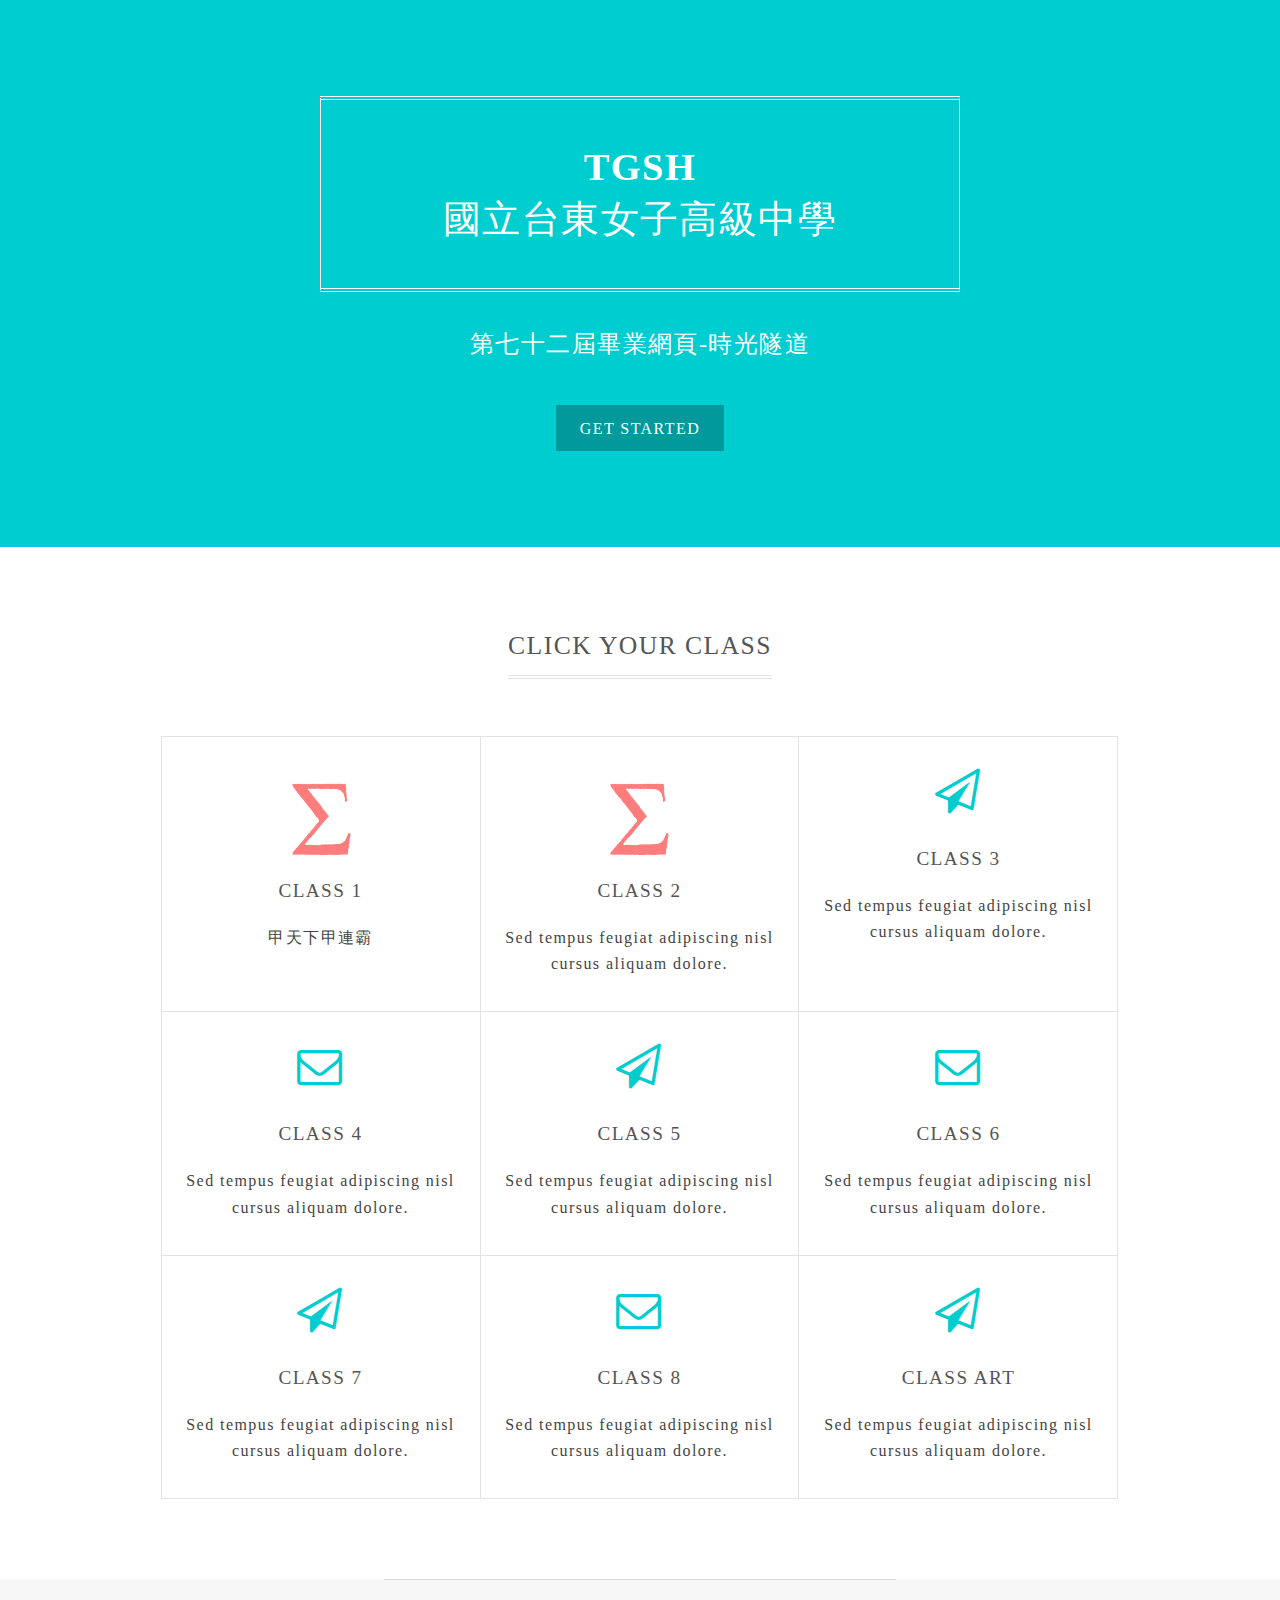
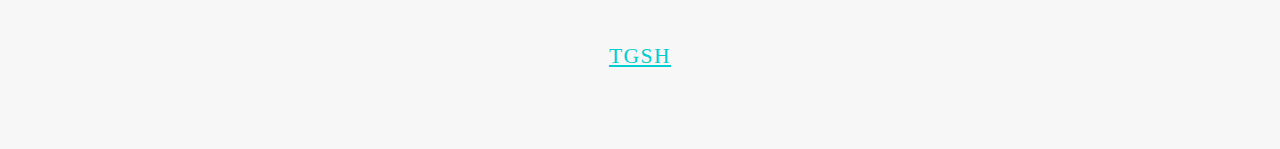
==== commit 0a6b6561: "Add files via upload" ====
--- a/index.html
+++ b/index.html
@@ -37,10 +37,10 @@
 							<!--<i class="fa fa-paper-plane-o"></i>-->
 							<img src="images/01.png" width="100">
 							<h3><a href="class 1.html"  target="_blank">CLASS 1</a></h3>
-							<p>Sed tempus feugiat adipiscing nisl cursus aliquam dolore.</p>
+							<p>甲天下甲連霸</p>
 						</div>
 						<div class="feature">
-							<i class="fa fa-envelope-o"></i>
+							<img src="images/01.png" width="100">
 							<h3><a href="class 2.html"  target="_blank">CLASS 2</a></h3>
 							<p>Sed tempus feugiat adipiscing nisl cursus aliquam dolore.</p>
 						</div>
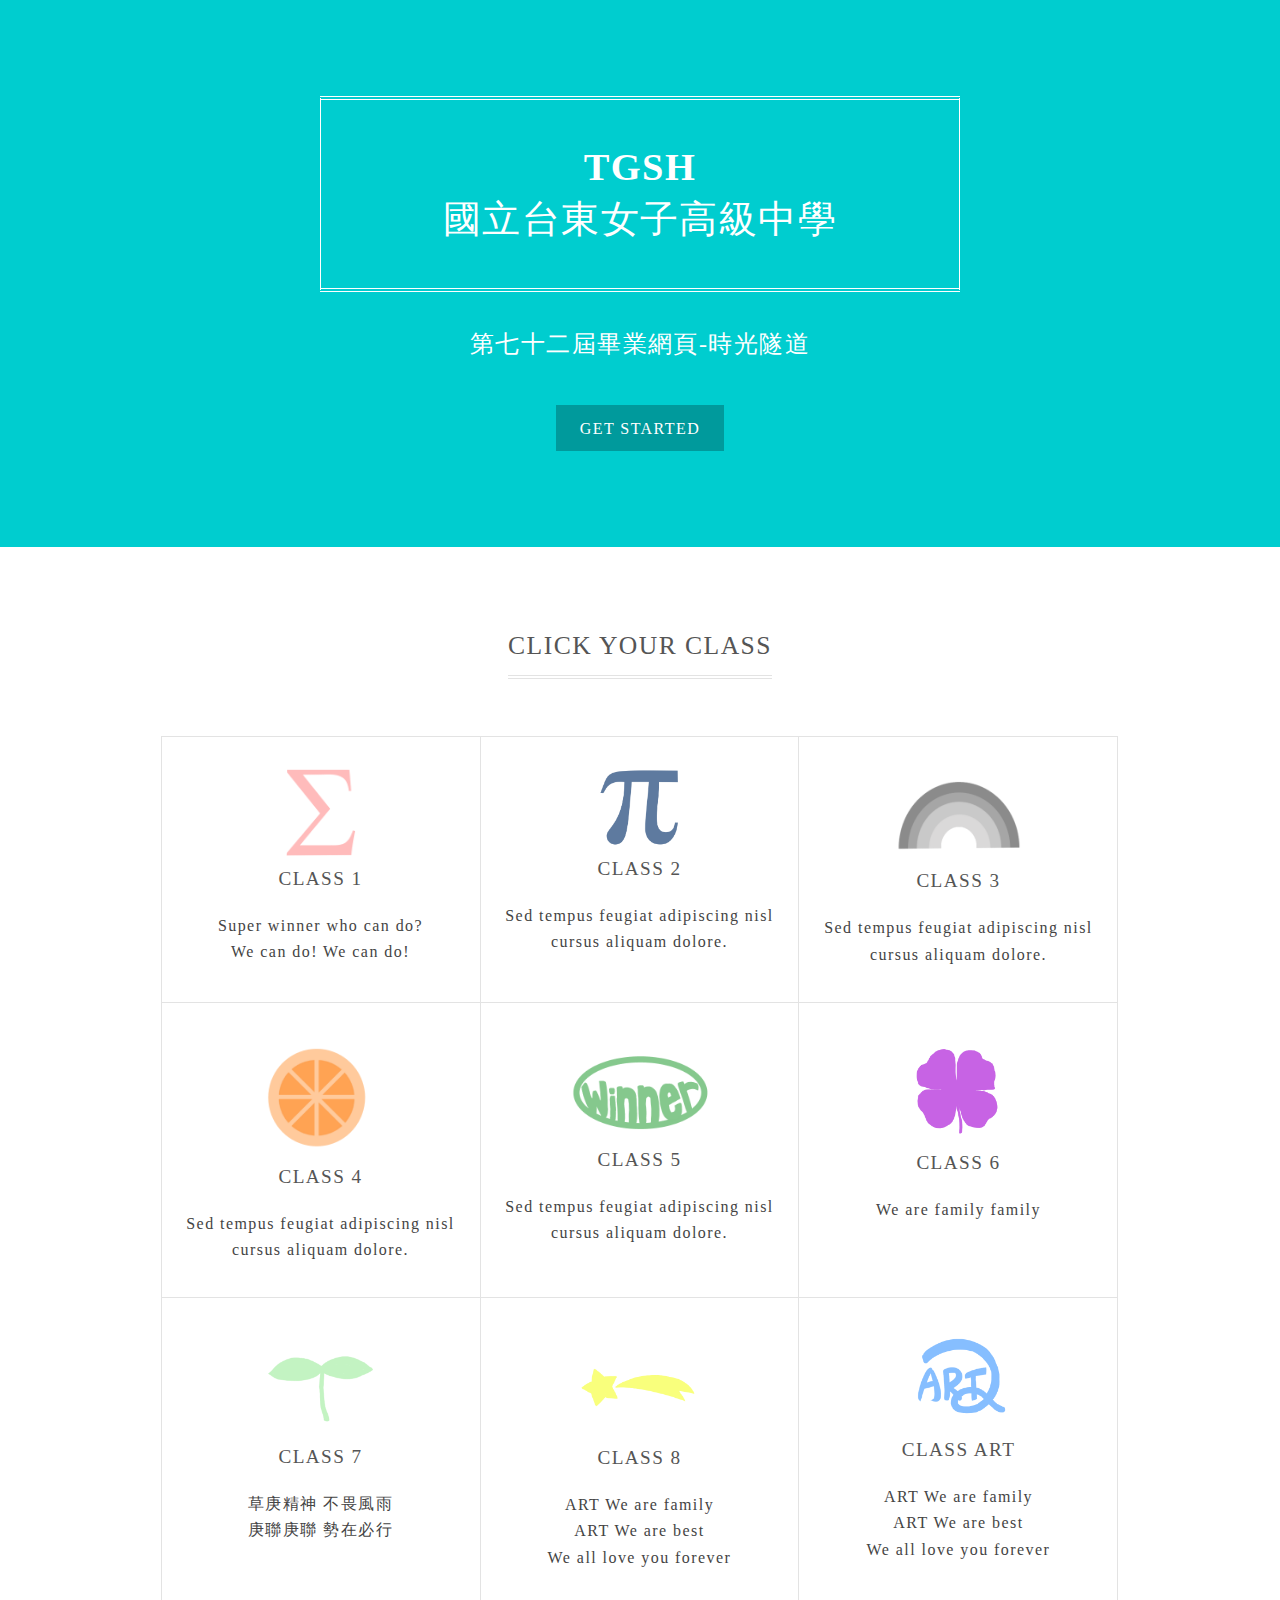
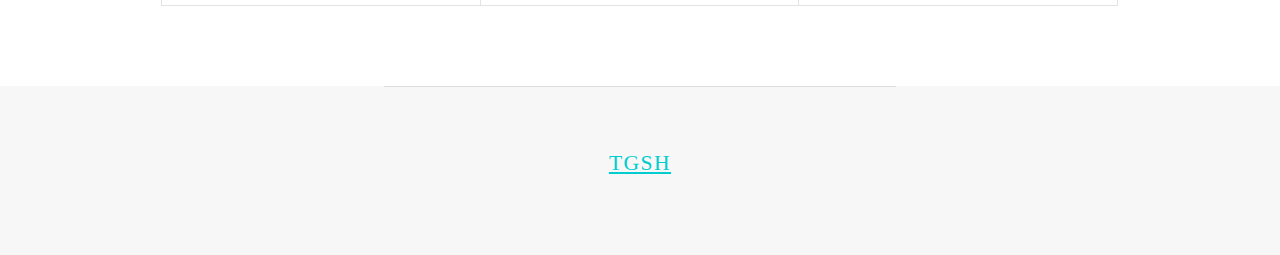
==== commit 730823ae: "Add files via upload" ====
--- a/index.html
+++ b/index.html
@@ -34,50 +34,49 @@
 					</header>
 					<div class="features">
 						<div class="feature">
-							<!--<i class="fa fa-paper-plane-o"></i>-->
-							<img src="images/01.png" width="100">
+							<a href="class 1.html"  target="_blank"><img src="images/001.png" width="70"></a></h3>
 							<h3><a href="class 1.html"  target="_blank">CLASS 1</a></h3>
-							<p>甲天下甲連霸</p>
+							<p><font face="serif">Super winner who can do?<br>We can do! We can do!</font></p>
 						</div>
 						<div class="feature">
-							<img src="images/01.png" width="100">
+							<a href="class 2.html"  target="_blank"><img src="images/002.png" width="80"></a></h3>
 							<h3><a href="class 2.html"  target="_blank">CLASS 2</a></h3>
 							<p>Sed tempus feugiat adipiscing nisl cursus aliquam dolore.</p>
 						</div>
 						<div class="feature">
-							<i class="fa fa-paper-plane-o"></i>
+							<a href="class 3.html"  target="_blank"><img src="images/003.png" width="150"></a></h3>
 							<h3><a href="class 3.html"  target="_blank">CLASS 3</a></h3>
 							<p>Sed tempus feugiat adipiscing nisl cursus aliquam dolore.</p>
 						</div>
 						<div class="feature">
-							<i class="fa fa-envelope-o"></i>
+							<a href="class 4.html"  target="_blank"><img src="images/004.png" width="120"></a>
 							<h3><a href="class 4.html"  target="_blank">CLASS 4</a></h3>
 							<p>Sed tempus feugiat adipiscing nisl cursus aliquam dolore.</p>
 						</div>
 						<div class="feature">
-							<i class="fa fa-paper-plane-o"></i>
+							<a href="class 5.html"  target="_blank"><img src="images/005.png" width="150"></a>
 							<h3><a href="class 5.html"  target="_blank">CLASS 5</a></h3>
 							<p>Sed tempus feugiat adipiscing nisl cursus aliquam dolore.</p>
 						</div>
 						<div class="feature">
-							<i class="fa fa-envelope-o"></i>
+							<a href="class 6.html"  target="_blank"><img src="images/006.png" width="100"></a>
 							<h3><a href="class 6.html"  target="_blank">CLASS 6</a></h3>
-							<p>Sed tempus feugiat adipiscing nisl cursus aliquam dolore.</p>
+							<p>We are family family</p>
 						</div>
 						<div class="feature">
-							<i class="fa fa-paper-plane-o"></i>
+							<a href="class 7.html"  target="_blank"><img src="images/007.png" width="110"></a>
 							<h3><a href="class 7.html"  target="_blank">CLASS 7</a></h3>
-							<p>Sed tempus feugiat adipiscing nisl cursus aliquam dolore.</p>
+							<p>草庚精神 不畏風雨<br>庚聯庚聯 勢在必行</p>
 						</div>
 						<div class="feature">
-							<i class="fa fa-envelope-o"></i>
+							<a href="class 8.html"  target="_blank"><img src="images/008.png" width="120"></a>
 							<h3><a href="class 8.html"  target="_blank">CLASS 8</a></h3>
-							<p>Sed tempus feugiat adipiscing nisl cursus aliquam dolore.</p>
+							<p>ART We are family<br>ART We are best<br>We all love you forever</p>
 						</div>
 						<div class="feature">
-							<i class="fa fa-paper-plane-o"></i>
+							<a href="class art.html"  target="_blank"><img src="images/009.png" width="100"></a>
 							<h3><a href="class art.html"  target="_blank">CLASS art</a></h3>
-							<p>Sed tempus feugiat adipiscing nisl cursus aliquam dolore.</p>
+							<p>ART We are family<br>ART We are best<br>We all love you forever</p>
 						</div>
 
 
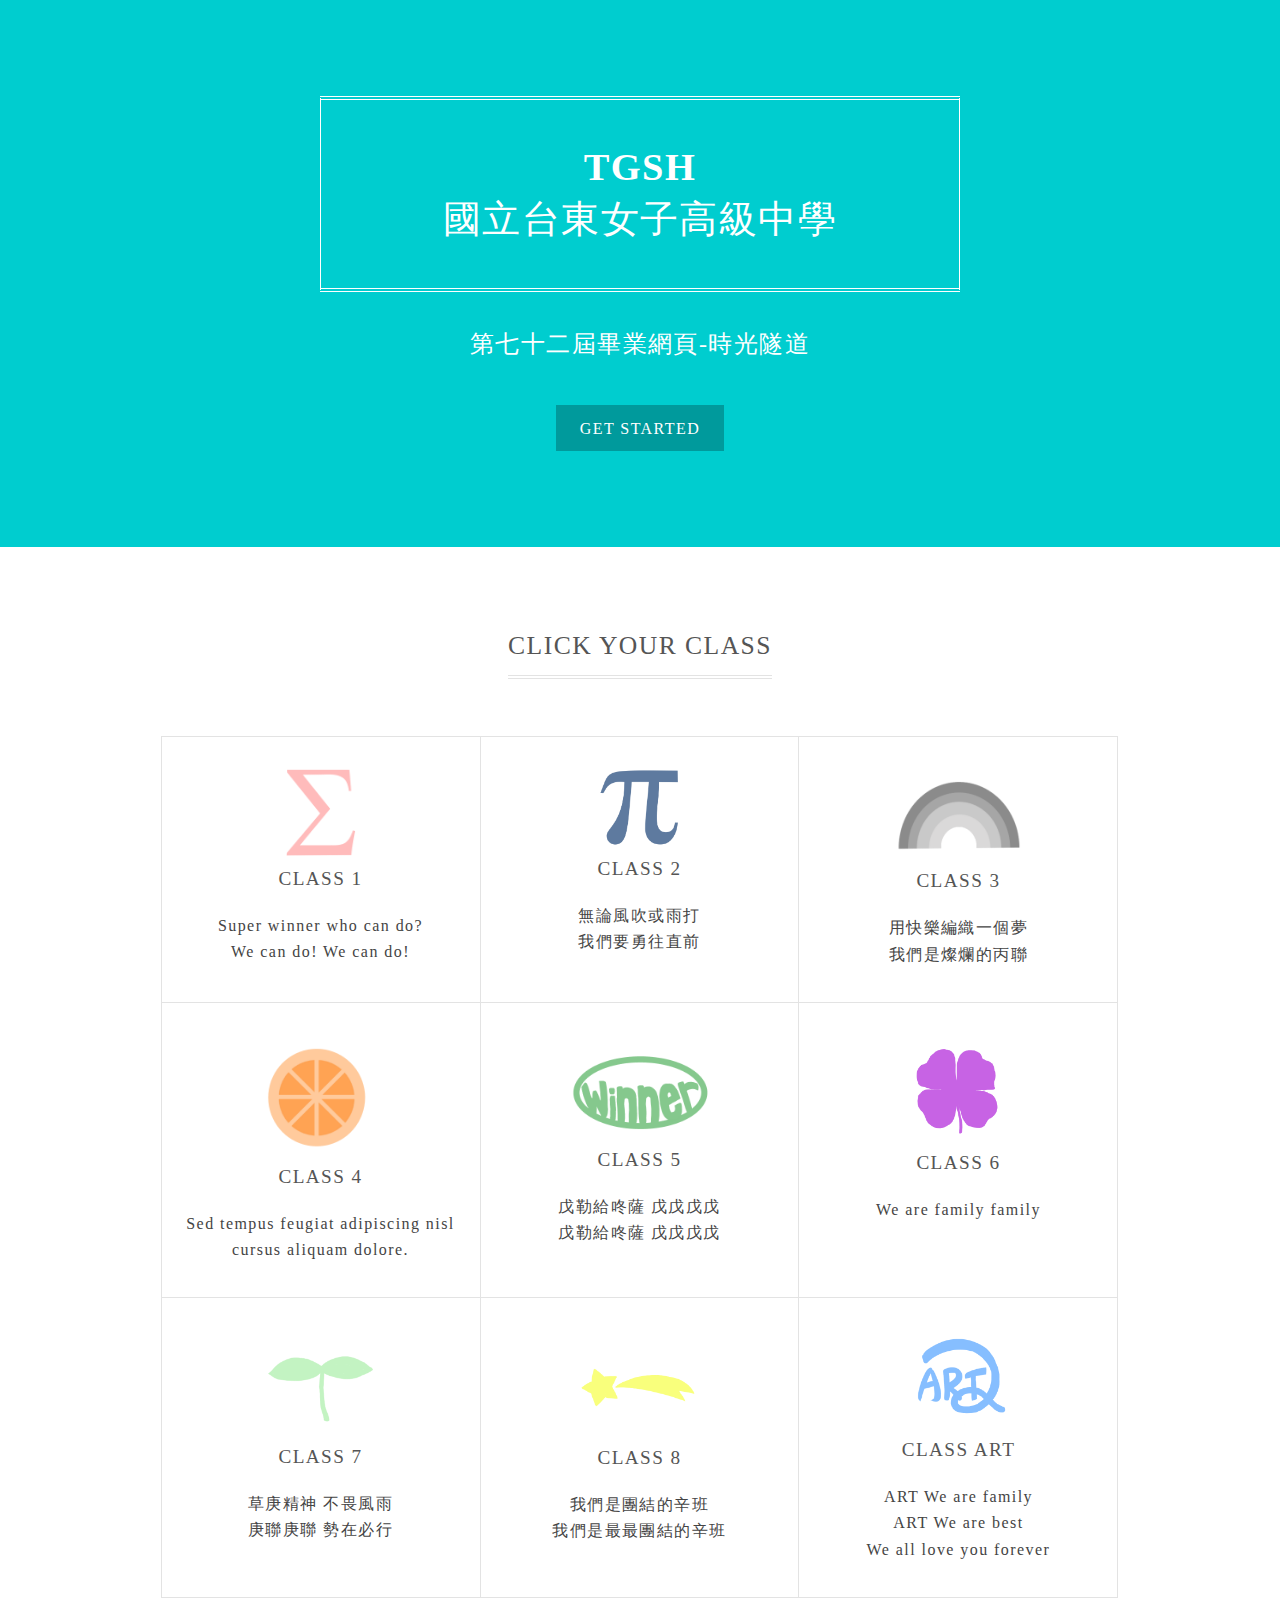
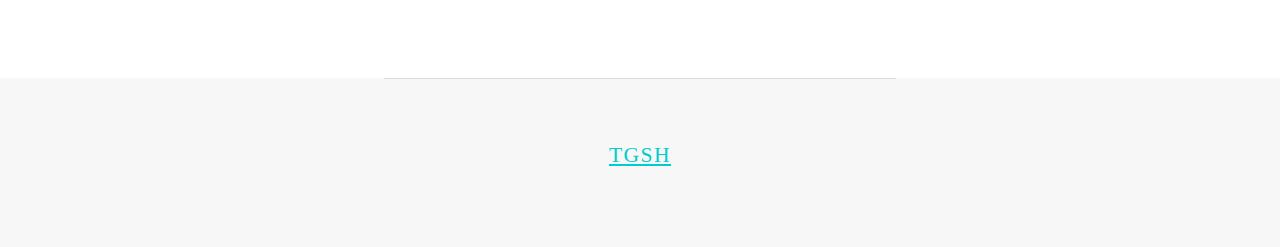
==== commit 48e490e8: "Add files via upload" ====
--- a/index.html
+++ b/index.html
@@ -8,6 +8,9 @@
 	<head>
 		<title>TGSH 72th</title><!--標籤名-->
 		<meta charset="utf-8" />
+		<meta name="description" content="TGSH Graduation 72th">
+		<meta name="keywords" content="HTML, CSS, JavaScript">
+		<meta name="WanChen Wu" content="TGSH">
 		<meta name="viewport" content="width=device-width, initial-scale=1" />
 		<!--[if lte IE 8]><script src="assets/js/ie/html5shiv.js"></script><![endif]-->
 		<link rel="stylesheet" href="assets/css/main.css" />
@@ -41,12 +44,12 @@
 						<div class="feature">
 							<a href="class 2.html"  target="_blank"><img src="images/002.png" width="80"></a></h3>
 							<h3><a href="class 2.html"  target="_blank">CLASS 2</a></h3>
-							<p>Sed tempus feugiat adipiscing nisl cursus aliquam dolore.</p>
+							<p>無論風吹或雨打<br>我們要勇往直前 </p>
 						</div>
 						<div class="feature">
 							<a href="class 3.html"  target="_blank"><img src="images/003.png" width="150"></a></h3>
 							<h3><a href="class 3.html"  target="_blank">CLASS 3</a></h3>
-							<p>Sed tempus feugiat adipiscing nisl cursus aliquam dolore.</p>
+							<p>用快樂編織一個夢<br>我們是燦爛的丙聯</p>
 						</div>
 						<div class="feature">
 							<a href="class 4.html"  target="_blank"><img src="images/004.png" width="120"></a>
@@ -56,7 +59,7 @@
 						<div class="feature">
 							<a href="class 5.html"  target="_blank"><img src="images/005.png" width="150"></a>
 							<h3><a href="class 5.html"  target="_blank">CLASS 5</a></h3>
-							<p>Sed tempus feugiat adipiscing nisl cursus aliquam dolore.</p>
+							<p>戊勒給咚薩 戊戊戊戊<br>戊勒給咚薩 戊戊戊戊</p>
 						</div>
 						<div class="feature">
 							<a href="class 6.html"  target="_blank"><img src="images/006.png" width="100"></a>
@@ -71,7 +74,7 @@
 						<div class="feature">
 							<a href="class 8.html"  target="_blank"><img src="images/008.png" width="120"></a>
 							<h3><a href="class 8.html"  target="_blank">CLASS 8</a></h3>
-							<p>ART We are family<br>ART We are best<br>We all love you forever</p>
+							<p>我們是團結的辛班<br>我們是最最團結的辛班</p>
 						</div>
 						<div class="feature">
 							<a href="class art.html"  target="_blank"><img src="images/009.png" width="100"></a>
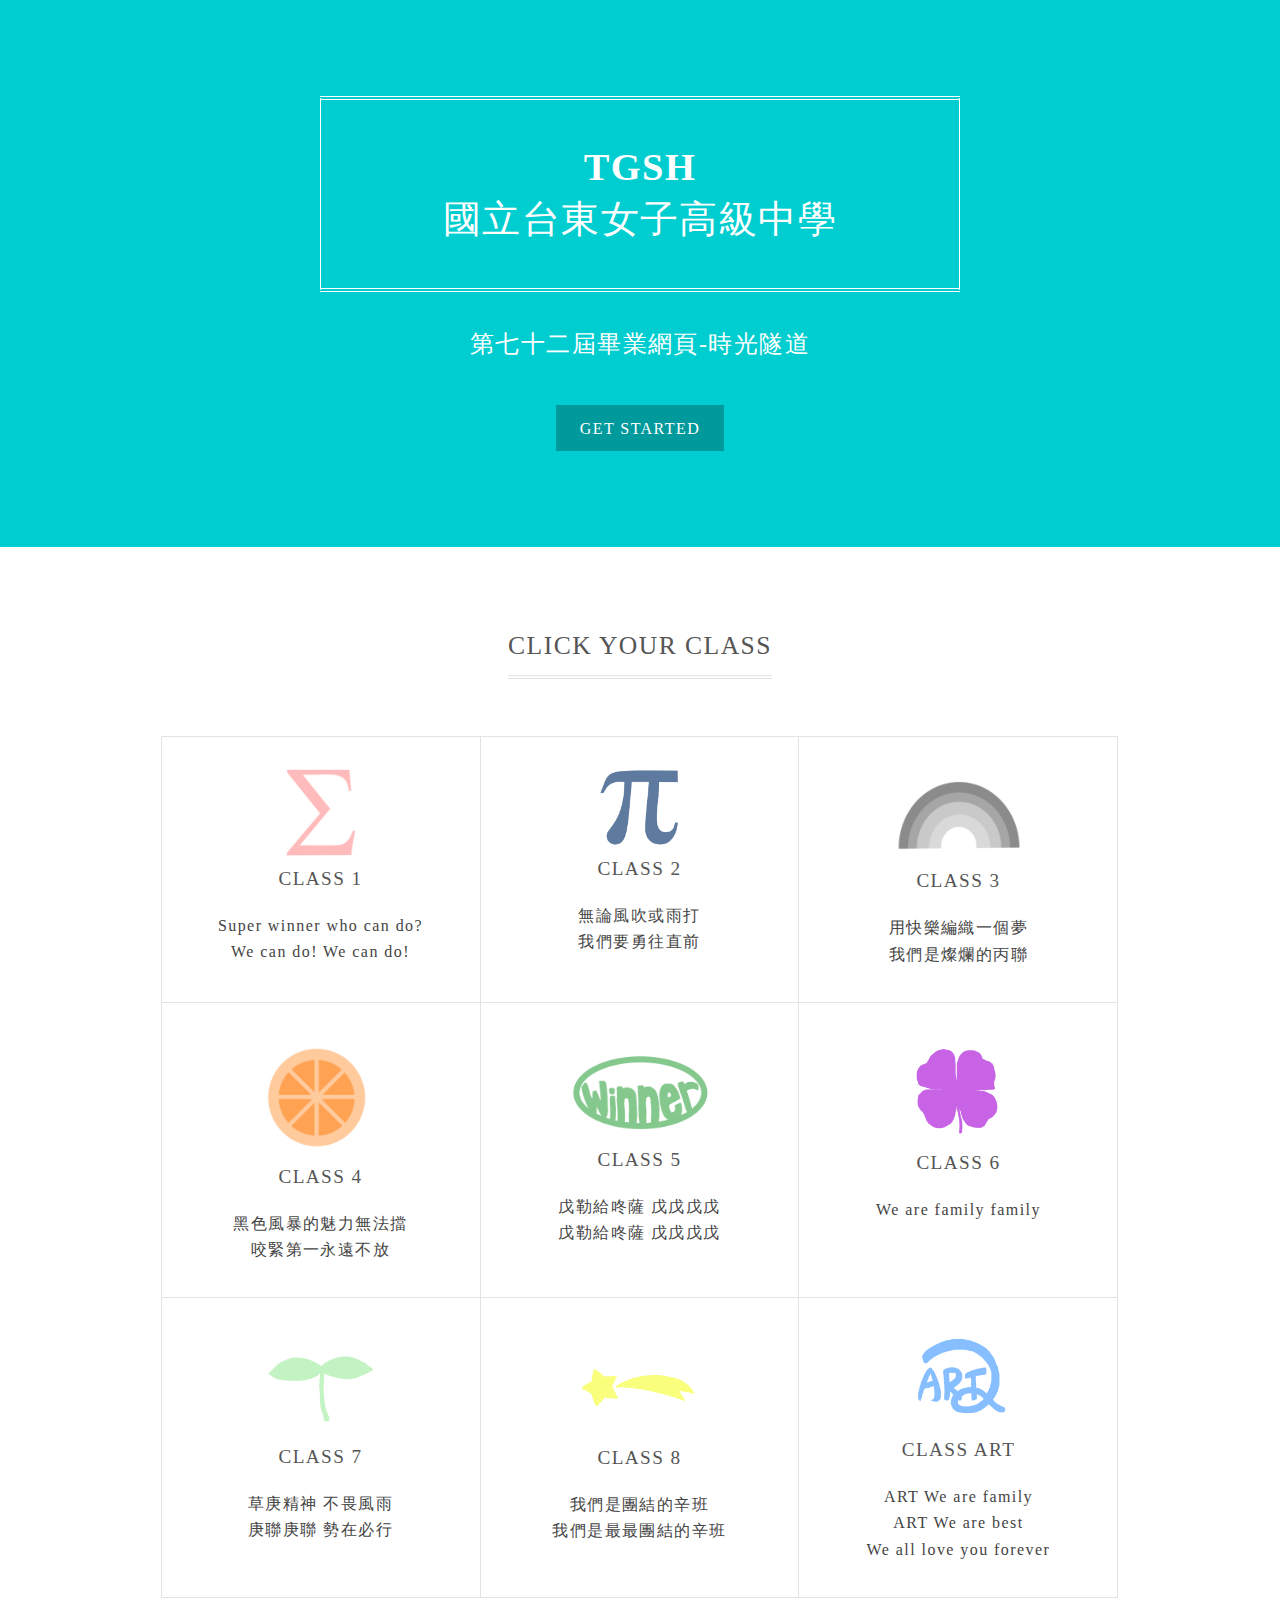
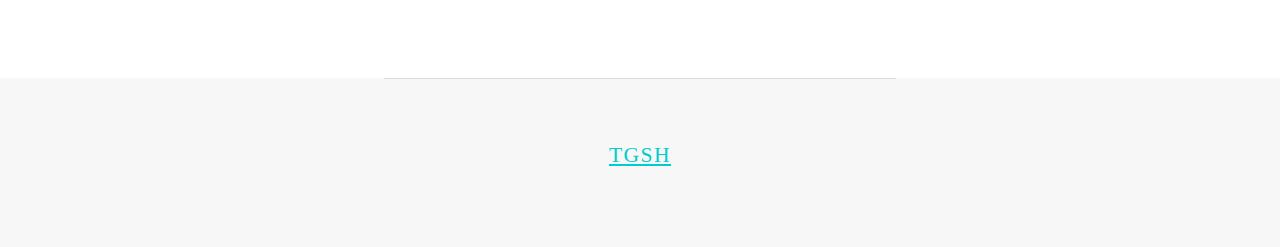
==== commit 5896e7fa: "Add files via upload" ====
--- a/index.html
+++ b/index.html
@@ -54,7 +54,7 @@
 						<div class="feature">
 							<a href="class 4.html"  target="_blank"><img src="images/004.png" width="120"></a>
 							<h3><a href="class 4.html"  target="_blank">CLASS 4</a></h3>
-							<p>Sed tempus feugiat adipiscing nisl cursus aliquam dolore.</p>
+							<p>黑色風暴的魅力無法擋<br>咬緊第一永遠不放</p>
 						</div>
 						<div class="feature">
 							<a href="class 5.html"  target="_blank"><img src="images/005.png" width="150"></a>
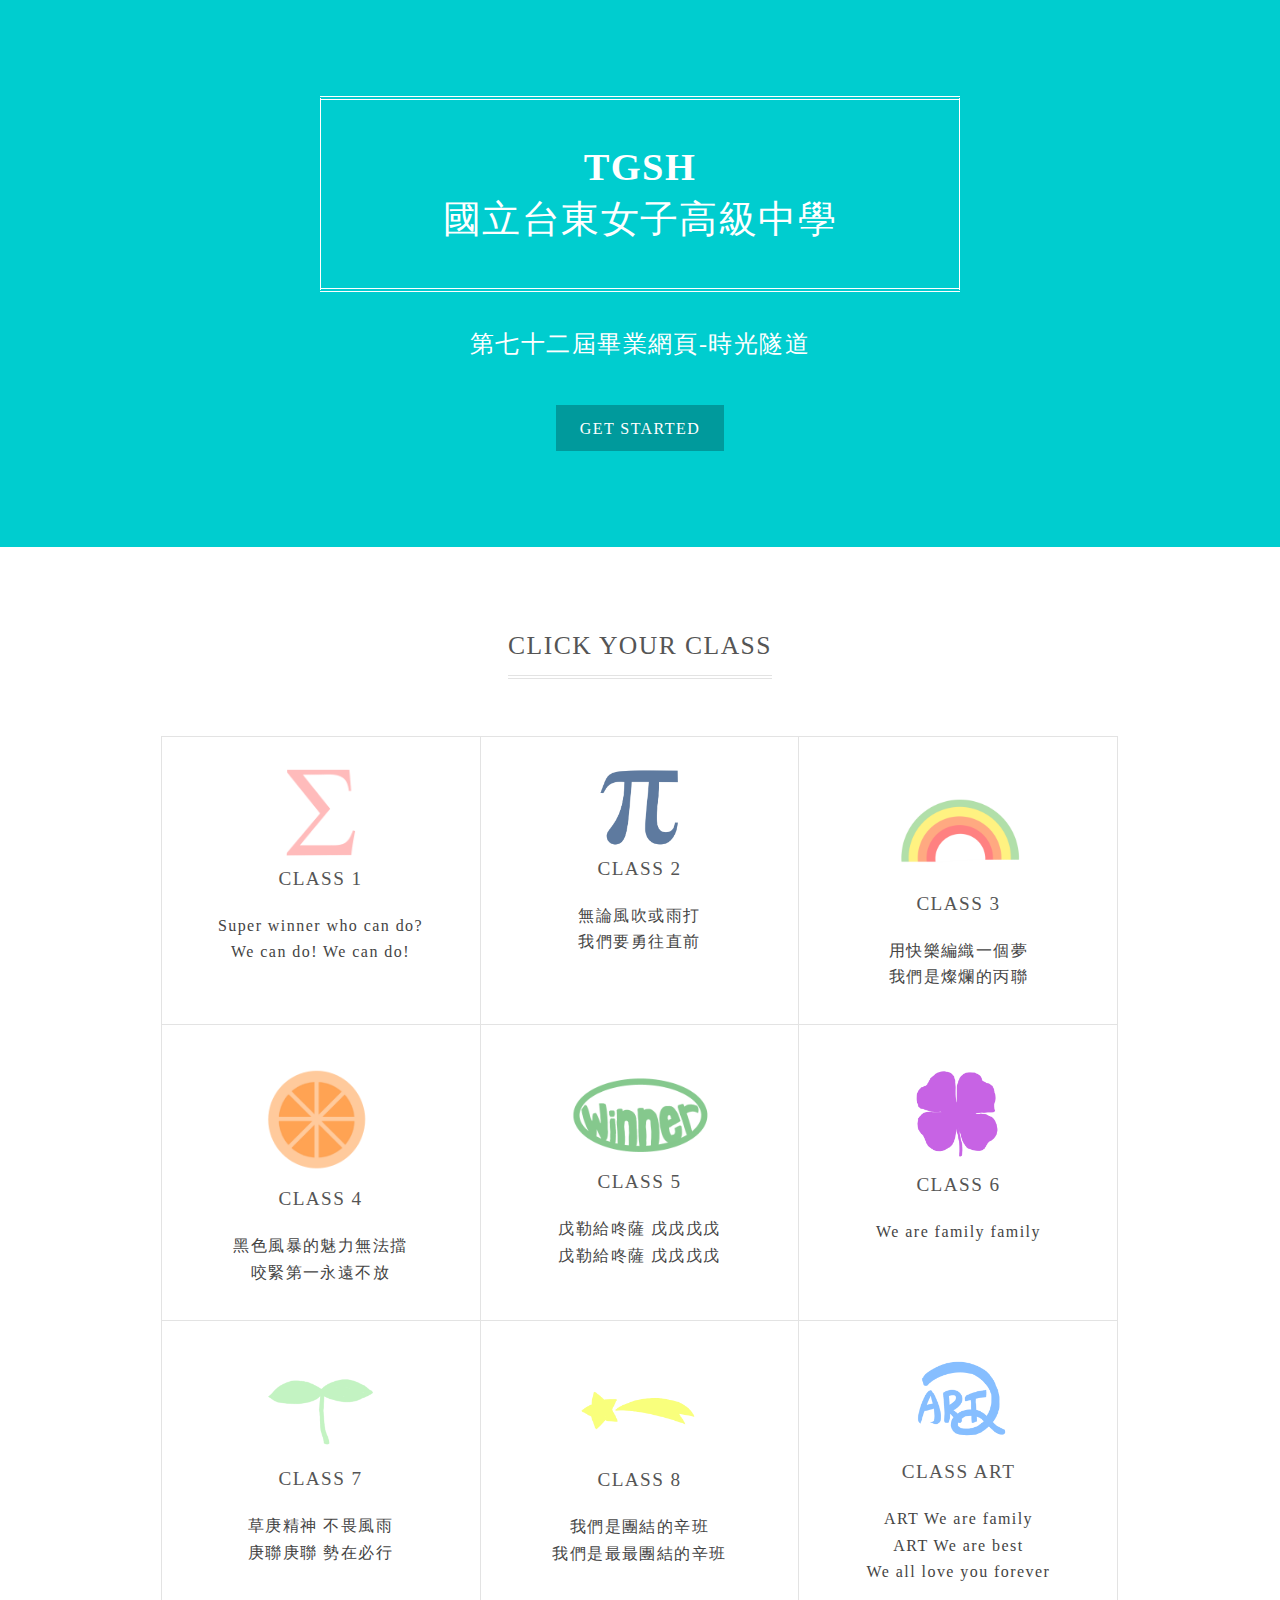
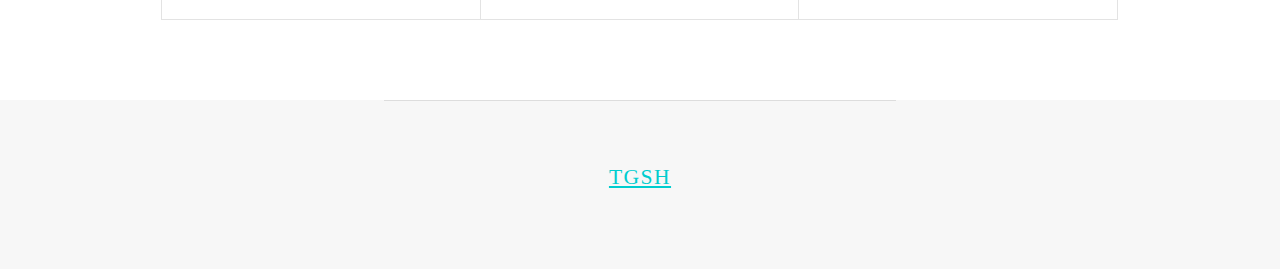
==== commit 2f59a2f6: "Add files via upload" ====
--- a/index.html
+++ b/index.html
@@ -6,9 +6,9 @@
 -->
 <html>
 	<head>
-		<title>TGSH 72th</title><!--標籤名-->
+		<title>TGSH 72nd</title><!--標籤名-->
 		<meta charset="utf-8" />
-		<meta name="description" content="TGSH Graduation 72th">
+		<meta name="description" content="TGSH Graduation 72nd">
 		<meta name="keywords" content="HTML, CSS, JavaScript">
 		<meta name="WanChen Wu" content="TGSH">
 		<meta name="viewport" content="width=device-width, initial-scale=1" />
